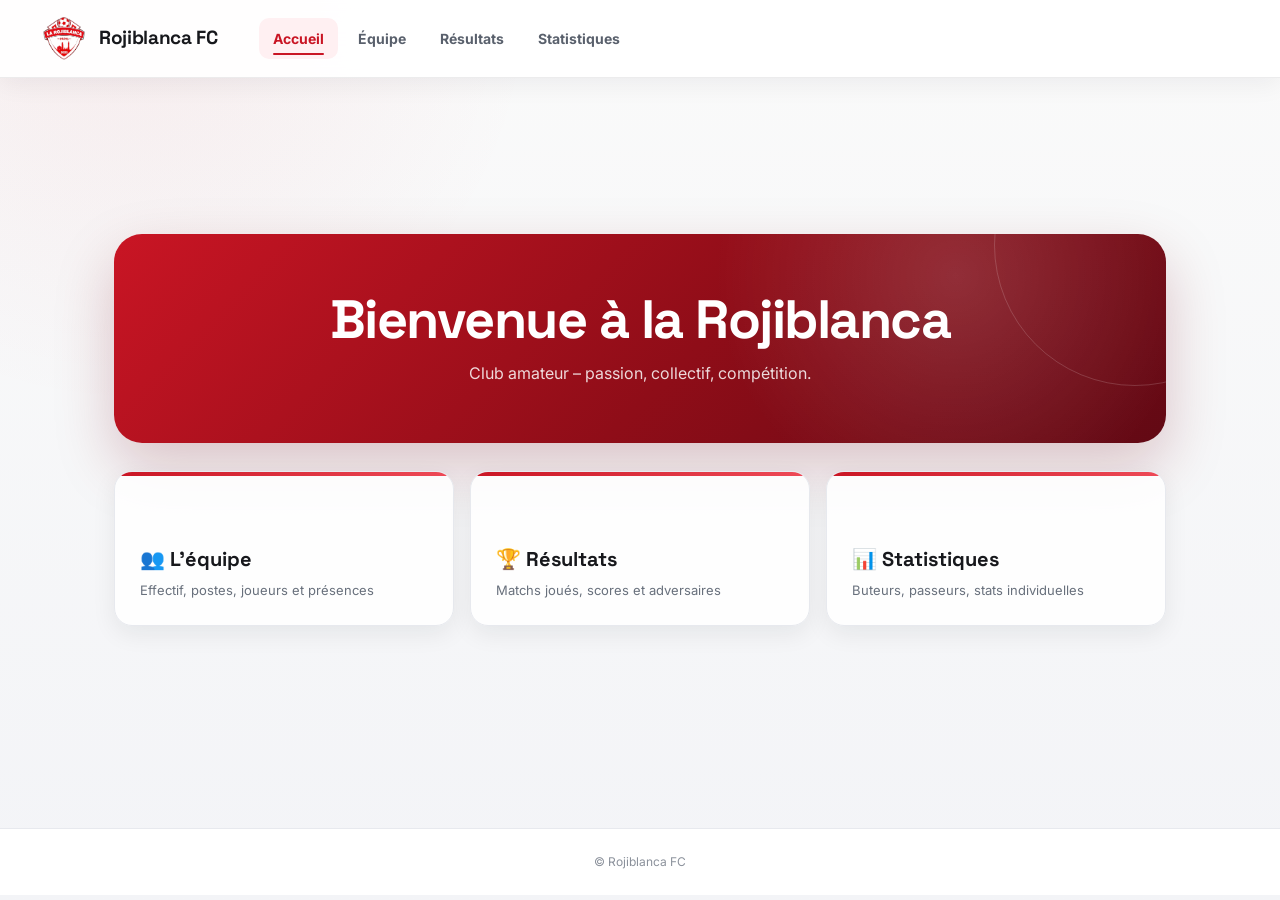
==== index.html @ ba748737 "Add files via upload" ====
<!DOCTYPE html>
<html lang="fr">

<head>
    <meta charset="UTF-8">
    <meta name="theme-color" content="#c91524">
        <meta name="viewport" content="width=device-width,initial-scale=1.0">
    <script> function toggleMenu() { document.querySelector(".nav-left").classList.toggle("open"); } </script>
    <title>Rojiblanca FC - Accueil</title>
    <meta property="og:title" content="La Rojiblanca">
    <meta property="og:description" content="Bienvenue sur le site de la Rojiblanca : ici, on cadre nos infos mieux que nos frappes">
    <meta property="og:image" content="images/logo.png">
    <meta property="og:url" content="https://www.rojiblanca.fr/">
    <meta property="og:type" content="website">
    <link rel="icon" href="images/favicon.png" type="image/png">
    <link rel="stylesheet" href="css/style.css">
    <link rel="stylesheet" href="css/mobile.css">
</head>

<body class="home-page">
    <header class="header">
        <div class="header-left">
            <a href="index.html" class="logo-link">
                <div class="logo">
                    <img src="images/logo.png" alt="Rojiblanca FC">
                    <span>Rojiblanca FC</span>
                </div>
            </a>
            <!-- HAMBURGER -->
            <div class="hamburger" onclick="toggleMenu()"> <span></span> <span></span> <span></span> </div>
            <!-- MENU DESKTOP / MOBILE -->
            <nav class="nav-left"> <a href="index.html" class="active">Accueil</a> <a href="team.html">Équipe</a> <a
                    href="results.html">Résultats</a> <a href="stats.html">Statistiques</a> </nav>
        </div>
    </header>
    <main class="main-content">
        <section class="hero">
            <h2>Bienvenue à la Rojiblanca</h2>
            <p>Club amateur – passion, collectif, compétition.</p>
        </section>
        <section class="cards"> <a href="team.html" class="card">
                <h3>👥 L’équipe</h3>
                <p>Effectif, postes, joueurs et présences</p>
            </a> <a href="results.html" class="card">
                <h3>🏆 Résultats</h3>
                <p>Matchs joués, scores et adversaires</p>
            </a> <a href="stats.html" class="card">
                <h3>📊 Statistiques</h3>
                <p>Buteurs, passeurs, stats individuelles</p>
            </a> </section>
    </main>
    <footer class="footer">
        <p>© Rojiblanca FC</p>
    </footer> <!-- petit script pour ouvrir/fermer le menu mobile -->
    <script> (function () { const btn = document.getElementById('hamburger-btn'); const nav = document.getElementById('main-nav'); // sécurité : si éléments manquent, on ne fait rien if (!btn || !nav) return; btn.addEventListener('click', () => { nav.classList.toggle('open-mobile'); // pour afficher le menu vertical btn.classList.toggle('open'); // animation du bouton }); // fermer le menu quand on clique sur un lien (pratique mobile) nav.querySelectorAll('a').forEach(a => { a.addEventListener('click', () => { if (nav.classList.contains('open-mobile')) { nav.classList.remove('open-mobile'); btn.classList.remove('open'); } }); }); })(); </script>
</body>

</html>
---- css/style.css ----
/* =========================================================
   ROJIBLANCA FC — REFONTE VISUELLE
   Contenu, données et logique JS conservés.
========================================================= */

@import url('https://fonts.googleapis.com/css2?family=Inter:wght@400;500;600;700;800&family=Space+Grotesk:wght@500;600;700&display=swap');

:root {
    --red: #c91524;
    --red-dark: #8f0d18;
    --red-deep: #620914;
    --ink: #17181c;
    --muted: #68707c;
    --surface: #ffffff;
    --surface-soft: #f5f6f8;
    --line: #e7e9ee;
    --success: #15945b;
    --warning: #d99513;
    --danger: #c72b3a;
    --shadow-sm: 0 8px 24px rgba(18, 22, 30, .07);
    --shadow-md: 0 18px 45px rgba(18, 22, 30, .10);
    --radius: 18px;
    --max: 1200px;
}

* {
    box-sizing: border-box;
    margin: 0;
    padding: 0;
}

html {
    scroll-behavior: smooth;
}

body {
    min-height: 100vh;
    overflow-x: hidden;
    color: var(--ink);
    background:
        radial-gradient(circle at 10% 0%, rgba(201,21,36,.06), transparent 28%),
        linear-gradient(180deg, #fafafa 0%, #f3f4f7 100%);
    font-family: "Inter", Arial, Helvetica, sans-serif;
    line-height: 1.5;
}

a {
    color: inherit;
}

button,
select,
input {
    font: inherit;
}

/* ---------- HEADER ---------- */

.header {
    position: sticky;
    top: 0;
    z-index: 1000;
    min-height: 78px;
    padding: 12px 28px;
    display: flex;
    align-items: center;
    background: rgba(255,255,255,.92);
    border-bottom: 1px solid rgba(20,24,32,.08);
    box-shadow: 0 6px 24px rgba(20,24,32,.06);
    backdrop-filter: blur(18px);
}

.header-left {
    width: min(100%, var(--max));
    margin: 0 auto;
    display: flex;
    align-items: center;
    gap: 42px;
}

.logo-link {
    text-decoration: none;
    flex: 0 0 auto;
}

.logo {
    display: flex;
    align-items: center;
    gap: 11px;
}

.logo img {
    width: 48px;
    height: 48px;
    object-fit: contain;
    display: block;
}

.logo span {
    font-family: "Space Grotesk", sans-serif;
    color: var(--ink);
    font-size: 19px;
    font-weight: 700;
    letter-spacing: -.35px;
    white-space: nowrap;
}

.nav-left {
    display: flex;
    align-items: center;
    gap: 6px;
}

.nav-left a {
    position: relative;
    padding: 10px 14px;
    border-radius: 10px;
    text-decoration: none;
    color: #59606c;
    font-size: 14px;
    font-weight: 700;
    transition: color .2s ease, background .2s ease, transform .2s ease;
}

.nav-left a:hover {
    color: var(--red);
    background: #fff2f3;
}

.nav-left a.active {
    color: var(--red);
    background: #fff0f2;
}

.nav-left a.active::after {
    content: "";
    position: absolute;
    left: 14px;
    right: 14px;
    bottom: 4px;
    height: 2px;
    border-radius: 99px;
    background: var(--red);
}

.hamburger {
    display: none;
    margin-left: auto;
    width: 38px;
    height: 38px;
    padding: 9px;
    border: 1px solid var(--line);
    border-radius: 11px;
    background: #fff;
    cursor: pointer;
    z-index: 1100;
}

.hamburger span {
    display: block;
    width: 100%;
    height: 2px;
    margin: 4px 0;
    border-radius: 2px;
    background: var(--ink);
    transition: transform .2s ease, opacity .2s ease;
}

.hamburger.open span:nth-child(1) { transform: translateY(6px) rotate(45deg); }
.hamburger.open span:nth-child(2) { opacity: 0; }
.hamburger.open span:nth-child(3) { transform: translateY(-6px) rotate(-45deg); }

/* ---------- LAYOUT ---------- */

.main-content {
    width: 100%;
    max-width: var(--max);
    min-height: calc(100vh - 150px);
    margin: 0 auto;
    padding: 56px 24px 88px;
    animation: pageIn .45s ease both;
}

@keyframes pageIn {
    from { opacity: 0; transform: translateY(10px); }
    to { opacity: 1; transform: translateY(0); }
}

.footer {
    width: 100%;
    padding: 24px;
    text-align: center;
    color: #8b919b;
    font-size: 12px;
    background: #fff;
    border-top: 1px solid var(--line);
}

/* ---------- HOME ---------- */

body.home-page .main-content {
    max-width: 1100px;
    display: flex;
    flex-direction: column;
    justify-content: center;
    min-height: calc(100vh - 150px);
    padding-top: 42px;
}

.hero {
    position: relative;
    overflow: hidden;
    margin-bottom: 28px;
    padding: 58px 34px;
    border-radius: 28px;
    text-align: center;
    color: #fff;
    background:
        radial-gradient(circle at 80% 20%, rgba(255,255,255,.14), transparent 28%),
        linear-gradient(135deg, var(--red) 0%, var(--red-dark) 55%, var(--red-deep) 100%);
    box-shadow: 0 24px 60px rgba(118, 9, 21, .22);
}

.hero::before {
    content: "";
    position: absolute;
    width: 280px;
    height: 280px;
    right: -110px;
    top: -130px;
    border: 1px solid rgba(255,255,255,.16);
    border-radius: 50%;
}

.hero h2 {
    position: relative;
    font-family: "Space Grotesk", sans-serif;
    font-size: clamp(32px, 5vw, 54px);
    line-height: 1.05;
    letter-spacing: -1.5px;
    margin-bottom: 13px;
}

.hero p {
    position: relative;
    font-size: 16px;
    color: rgba(255,255,255,.84);
}

.cards {
    display: grid;
    grid-template-columns: repeat(3, 1fr);
    gap: 16px;
}

.card {
    position: relative;
    min-height: 155px;
    padding: 25px;
    display: flex;
    flex-direction: column;
    justify-content: flex-end;
    border: 1px solid var(--line);
    border-radius: var(--radius);
    color: var(--ink) !important;
    text-decoration: none;
    background: rgba(255,255,255,.88);
    box-shadow: var(--shadow-sm);
    overflow: hidden;
    transition: transform .22s ease, box-shadow .22s ease, border-color .22s ease;
}

.card::before {
    content: "";
    position: absolute;
    left: 0;
    top: 0;
    width: 100%;
    height: 4px;
    background: linear-gradient(90deg, var(--red), #ee4a57);
}

.card:hover {
    transform: translateY(-5px);
    border-color: #f0c5ca;
    box-shadow: var(--shadow-md);
}

.card h3 {
    margin-bottom: 7px;
    color: var(--ink);
    font-family: "Space Grotesk", sans-serif;
    font-size: 20px;
    font-weight: 700;
}

.card p {
    color: var(--muted);
    font-size: 13px;
}

/* ---------- TITRES ---------- */

.results-title,
.team-section h3,
.category-title {
    font-family: "Space Grotesk", sans-serif;
}

.results-title {
    margin: 0 0 34px;
    color: var(--ink);
    font-size: clamp(30px, 4vw, 42px);
    line-height: 1.05;
    letter-spacing: -1.2px;
}

.results-title::after {
    content: "";
    display: block;
    width: 46px;
    height: 4px;
    margin-top: 12px;
    border-radius: 99px;
    background: var(--red);
}

/* ---------- TEAM ---------- */

body.team-page .main-content {
    padding-top: 42px;
}

.team-section {
    margin: 0 0 46px;
}

.team-section h3 {
    margin: 0 0 18px;
    color: var(--ink);
    font-size: 22px;
    letter-spacing: -.4px;
    text-transform: none;
    text-align: left;
}

.team-section h3::after {
    content: "";
    display: block;
    width: 34px;
    height: 3px;
    margin-top: 8px;
    border-radius: 99px;
    background: var(--red);
}

.players-grid {
    display: grid;
    grid-template-columns: repeat(auto-fill, minmax(180px, 1fr));
    gap: 12px;
}

.player-card {
    position: relative;
    min-height: 105px;
    padding: 18px;
    display: flex;
    align-items: center;
    justify-content: space-between;
    gap: 12px;
    border: 1px solid var(--line);
    border-radius: 15px;
    background: #fff;
    box-shadow: var(--shadow-sm);
    cursor: pointer;
    transition: transform .2s ease, border-color .2s ease, box-shadow .2s ease;
}

.player-card::after {
    content: "→";
    position: absolute;
    right: 14px;
    top: 11px;
    color: #b8bdc6;
    font-size: 14px;
    transition: color .2s ease, transform .2s ease;
}

.player-card:hover {
    transform: translateY(-3px);
    border-color: #edc2c7;
    box-shadow: var(--shadow-md);
}

.player-card:hover::after {
    color: var(--red);
    transform: translateX(2px);
}

.player-card h4 {
    max-width: calc(100% - 28px);
    color: var(--ink);
    font-size: 14px;
    line-height: 1.25;
}

.player-card p {
    flex: 0 0 auto;
    width: 34px;
    height: 34px;
    display: grid;
    place-items: center;
    border-radius: 50%;
    color: #fff;
    background: var(--red);
    font-family: "Space Grotesk", sans-serif;
    font-size: 13px;
    font-weight: 700;
}

/* ---------- RESULTS ---------- */

.results-container {
    max-width: 1120px;
}

.ranking-section {
    margin: 0 0 38px;
    padding: 22px;
    border: 1px solid #f0d5d8;
    border-radius: var(--radius);
    background: linear-gradient(135deg, #fff, #fff7f7);
    box-shadow: var(--shadow-sm);
}

.ranking-section .category-title {
    margin-bottom: 14px;
    color: var(--ink);
}

.ranking-button-container {
    display: flex;
    flex-wrap: wrap;
    gap: 10px;
}

.ranking-button {
    display: inline-flex;
    align-items: center;
    justify-content: center;
    min-width: 190px;
    padding: 11px 18px;
    border-radius: 11px;
    color: #fff !important;
    background: var(--ink);
    text-decoration: none;
    font-size: 13px;
    font-weight: 700;
    transition: transform .2s ease, background .2s ease;
}

.ranking-button:hover {
    transform: translateY(-2px);
    background: var(--red);
}

.results-row {
    margin-bottom: 38px;
}

.results-row > .category-title {
    margin: 0 0 14px;
    color: var(--ink);
    font-size: 18px;
}

.results-pair {
    display: grid;
    grid-template-columns: repeat(2, minmax(0, 1fr));
    gap: 14px;
}

.results-list {
    display: flex;
    flex-direction: column;
    gap: 8px;
    min-width: 0;
}

.match-card {
    min-height: 58px;
    padding: 11px 14px;
    display: flex;
    align-items: center;
    justify-content: space-between;
    gap: 12px;
    border: 1px solid var(--line);
    border-left: 4px solid #c9cdd4;
    border-radius: 12px;
    background: #fff;
    box-shadow: 0 5px 16px rgba(20,24,32,.05);
    transition: transform .18s ease, box-shadow .18s ease;
}

.match-card:hover {
    transform: translateX(2px);
    box-shadow: var(--shadow-sm);
}

.match-card.win { border-left-color: var(--success); }
.match-card.draw { border-left-color: var(--warning); }
.match-card.loss { border-left-color: var(--danger); }

.match-teams {
    min-width: 0;
    color: #454b55;
    font-size: 13px;
    font-weight: 600;
}

.match-score {
    flex: 0 0 auto;
    min-width: 58px;
    padding: 6px 8px;
    border-radius: 8px;
    color: var(--ink);
    background: var(--surface-soft);
    text-align: center;
    font-family: "Space Grotesk", sans-serif;
    font-size: 14px;
    font-weight: 700;
}

.empty-card {
    visibility: hidden;
    box-shadow: none;
}

/* ---------- STATS ---------- */

body.stats-page .main-content {
    max-width: 1240px;
    padding-top: 42px;
}

body.stats-page .main-content > section {
    width: 100% !important;
    max-width: 1200px !important;
    margin-left: auto !important;
    margin-right: auto !important;
}

.stats-filters {
    width: 100%;
    display: grid !important;
    grid-template-columns: repeat(2, minmax(180px, 280px));
    gap: 14px !important;
    margin: 0 0 24px !important;
    padding: 0 !important;
}

.filter-group {
    display: flex;
    flex-direction: column;
    gap: 7px;
}

.filter-group label {
    color: #535a65 !important;
    font-size: 12px !important;
    font-weight: 800 !important;
    text-transform: uppercase;
    letter-spacing: .06em;
}

.filter-group select {
    width: 100% !important;
    min-height: 45px;
    padding: 0 40px 0 13px !important;
    border: 1px solid var(--line) !important;
    border-radius: 11px !important;
    outline: none !important;
    color: var(--ink) !important;
    background-color: #fff !important;
    background-image: url("data:image/svg+xml,%3Csvg xmlns='http://www.w3.org/2000/svg' width='12' height='12' viewBox='0 0 24 24' fill='none' stroke='%2368707c' stroke-width='2.5' stroke-linecap='round' stroke-linejoin='round'%3E%3Cpolyline points='6 9 12 15 18 9'/%3E%3C/svg%3E") !important;
    background-repeat: no-repeat !important;
    background-position: right 13px center !important;
    appearance: none !important;
    -webkit-appearance: none !important;
    box-shadow: 0 3px 12px rgba(20,24,32,.04);
    cursor: pointer;
    transition: border-color .2s ease, box-shadow .2s ease;
}

.filter-group select:hover,
.filter-group select:focus {
    border-color: #d89aa1 !important;
    box-shadow: 0 0 0 3px rgba(201,21,36,.08) !important;
}

.stats-summary {
    display: grid !important;
    grid-template-columns: repeat(7, minmax(0, 1fr)) !important;
    gap: 10px !important;
    margin: 0 auto 28px !important;
    padding: 0 !important;
}

.stat-card {
    min-height: 112px;
    padding: 18px 14px;
    display: flex;
    flex-direction: column;
    justify-content: center;
    border: 1px solid var(--line);
    border-radius: 15px;
    background: #fff;
    box-shadow: var(--shadow-sm);
}

.stat-card .kpi {
    color: var(--ink) !important;
    font-family: "Space Grotesk", sans-serif;
    font-size: clamp(23px, 2.5vw, 31px);
    font-weight: 700;
    line-height: 1;
}

.stat-card .label {
    margin-top: 7px;
    color: var(--muted) !important;
    font-size: 11px;
    font-weight: 700;
}

.charts-podium-container {
    display: grid !important;
    grid-template-columns: minmax(0, 1.05fr) minmax(300px, .95fr) !important;
    gap: 18px !important;
    margin: 0 auto 26px !important;
    padding: 0 !important;
}

.charts-panel,
.podium-panel {
    width: 100% !important;
    max-width: none !important;
    margin: 0 !important;
    padding: 20px !important;
    border: 1px solid var(--line);
    border-radius: var(--radius);
    background: #fff;
    box-shadow: var(--shadow-sm);
}

.charts-panel h3,
.podium-panel h3,
.player-details-container h3 {
    margin-bottom: 16px;
    color: var(--ink);
    font-family: "Space Grotesk", sans-serif;
    font-size: 17px;
}

.charts-panel > div {
    gap: 18px !important;
}

canvas {
    max-width: 100%;
}

#podium {
    display: flex;
    flex-direction: column;
    gap: 8px;
}

.podium-item {
    min-height: 58px;
    padding: 9px 11px;
    display: grid;
    grid-template-columns: 38px 1fr auto;
    align-items: center;
    gap: 10px;
    border: 1px solid var(--line);
    border-radius: 11px;
    background: var(--surface-soft);
}

.place {
    width: 32px;
    height: 32px;
    display: grid;
    place-items: center;
    border-radius: 50%;
    color: #fff;
    background: var(--ink);
    font-size: 12px;
    font-weight: 800;
}

.podium-1 { background: var(--red); }
.podium-2 { background: #6e7580; }
.podium-3 { background: #a77655; }

.podium-item .meta {
    color: var(--ink);
    font-size: 13px;
    font-weight: 700;
}

.podium-item .score {
    color: var(--red);
    font-family: "Space Grotesk", sans-serif;
    font-size: 20px;
    font-weight: 700;
}

.player-stats-grid {
    display: grid !important;
    grid-template-columns: repeat(2, minmax(0, 1fr));
    gap: 10px !important;
}

.player-stat-card {
    min-height: 74px;
    padding: 13px 14px;
    display: flex;
    align-items: center;
    gap: 12px;
    border: 1px solid var(--line);
    border-radius: 12px;
    background: #fff;
    box-shadow: 0 5px 16px rgba(20,24,32,.04);
    cursor: pointer;
    transition: transform .18s ease, border-color .18s ease;
}

.player-stat-card:hover {
    transform: translateY(-2px);
    border-color: #e3aeb4;
}

.player-avatar {
    width: 38px;
    height: 38px;
    flex: 0 0 38px;
    display: grid;
    place-items: center;
    border-radius: 50%;
    color: #fff;
    background: var(--red);
    font-size: 11px;
    font-weight: 800;
}

.meta-small {
    color: var(--ink);
    font-size: 13px;
    font-weight: 800;
}

.meta-small span {
    color: #8b919b;
    font-weight: 600;
}

.meta-sub {
    margin-top: 2px;
    color: var(--muted);
    font-size: 11px;
}

.player-details-container {
    gap: 18px !important;
}

.ranking-button {
    border: 0;
}

.ranking-button-container + * {
    box-sizing: border-box;
}

/* ---------- PLAYER PAGE ---------- */

body.player-page .charts-podium-container {
    grid-template-columns: minmax(280px, .7fr) minmax(0, 1.3fr) !important;
}

body.player-page .charts-panel {
    max-width: none !important;
}

body.player-page .podium-panel {
    margin: 0 !important;
}

body.player-page .player-details-container .player-stats-grid {
    grid-template-columns: 1fr !important;
}

body.player-page .player-details-container .player-stat-card {
    cursor: default;
}

body.player-page #ranks > div {
    min-height: 48px;
    padding: 10px 12px;
    align-items: center;
    border-bottom: 1px solid var(--line);
    color: #555d68;
    font-size: 13px;
}

body.player-page #ranks > div:last-child {
    border-bottom: 0;
}

/* ---------- ACCESSIBILITY / REDUCED MOTION ---------- */

@media (prefers-reduced-motion: reduce) {
    *,
    *::before,
    *::after {
        scroll-behavior: auto !important;
        animation-duration: .01ms !important;
        transition-duration: .01ms !important;
    }
}
---- css/mobile.css ----
/* =========================================================
   ROJIBLANCA FC — MOBILE
========================================================= */
@media (max-width: 768px) {
    .header {
        min-height: 64px;
        padding: 9px 14px;
    }

    .header-left {
        width: 100%;
        gap: 12px;
    }

    .logo img {
        width: 40px;
        height: 40px;
    }

    .logo span {
        font-size: 16px;
    }

    .hamburger {
        display: block !important;
    }

    .nav-left {
        display: none !important;
        position: absolute;
        top: 64px;
        left: 12px;
        right: 12px;
        width: auto;
        padding: 8px;
        flex-direction: column;
        align-items: stretch;
        gap: 3px;
        border: 1px solid var(--line);
        border-radius: 14px;
        background: rgba(255,255,255,.98);
        box-shadow: 0 18px 45px rgba(20,24,32,.14);
        backdrop-filter: blur(18px);
    }

    .nav-left.open,
    .nav-left.open-mobile {
        display: flex !important;
    }

    .nav-left a {
        padding: 12px 14px;
        text-align: left;
    }

    .nav-left a.active::after {
        left: 14px;
        right: auto;
        width: 24px;
        bottom: 7px;
    }

    .main-content {
        min-height: calc(100vh - 115px);
        padding: 34px 15px 60px;
    }

    .footer {
        padding: 20px 15px;
    }

    body.home-page .main-content {
        min-height: calc(100vh - 115px);
        padding: 24px 15px 44px;
    }

    .hero {
        margin-bottom: 14px;
        padding: 38px 20px;
        border-radius: 21px;
    }

    .hero h2 {
        font-size: 32px;
        letter-spacing: -1px;
    }

    .hero p {
        font-size: 14px;
    }

    .cards {
        grid-template-columns: 1fr;
        gap: 10px;
    }

    .card {
        min-height: 112px;
        padding: 19px;
    }

    .card h3 {
        font-size: 18px;
    }

    .card p {
        font-size: 12px;
    }

    .results-title {
        margin-bottom: 26px;
        font-size: 30px;
    }

    .team-section {
        margin-bottom: 34px;
    }

    .team-section h3 {
        margin-bottom: 13px;
        font-size: 19px;
    }

    .players-grid {
        grid-template-columns: repeat(2, minmax(0, 1fr));
        gap: 8px;
    }

    .player-card {
        min-height: 78px;
        padding: 11px;
        border-radius: 12px;
    }

    .player-card h4 {
        font-size: 12px;
    }

    .player-card p {
        width: 30px;
        height: 30px;
        font-size: 12px;
    }

    .results-container {
        padding-top: 30px;
    }

    .ranking-section {
        margin-bottom: 28px;
        padding: 16px;
    }

    .ranking-button-container {
        display: grid;
        grid-template-columns: 1fr;
    }

    .ranking-button {
        width: 100% !important;
        min-width: 0;
    }

    .results-row {
        margin-bottom: 30px;
    }

    .results-pair {
        grid-template-columns: 1fr !important;
        gap: 8px;
    }

    .results-list {
        width: 100% !important;
        max-width: 100% !important;
    }

    .match-card {
        min-height: 52px;
        padding: 9px 10px;
    }

    .match-teams {
        font-size: 11px;
    }

    .match-score {
        min-width: 52px;
        font-size: 13px;
    }

    body.stats-page .main-content {
        padding-top: 30px;
    }

    .stats-filters {
        grid-template-columns: 1fr !important;
        gap: 9px !important;
        margin-bottom: 18px !important;
    }

    .stats-summary {
        grid-template-columns: repeat(2, minmax(0, 1fr)) !important;
        gap: 8px !important;
        margin-bottom: 18px !important;
    }

    .stat-card {
        min-height: 88px;
        padding: 14px 12px;
    }

    .stat-card .kpi {
        font-size: 24px;
    }

    .charts-podium-container,
    body.player-page .charts-podium-container {
        grid-template-columns: 1fr !important;
        gap: 12px !important;
    }

    .charts-panel,
    .podium-panel {
        padding: 15px !important;
        border-radius: 15px;
    }

    .charts-panel > div {
        flex-direction: column !important;
    }

    .player-stats-grid,
    body.player-page .player-details-container .player-stats-grid {
        grid-template-columns: 1fr !important;
    }

    body.player-page .charts-podium-container {
        margin-bottom: 16px !important;
    }

    .player-stat-card {
        min-height: 68px;
        padding: 11px;
    }

    body.player-page #ranks > div {
        font-size: 12px;
    }
}

@media (max-width: 380px) {
    .logo span {
        display: none;
    }

    .players-grid {
        grid-template-columns: 1fr;
    }

    .stats-summary {
        grid-template-columns: 1fr !important;
    }
}
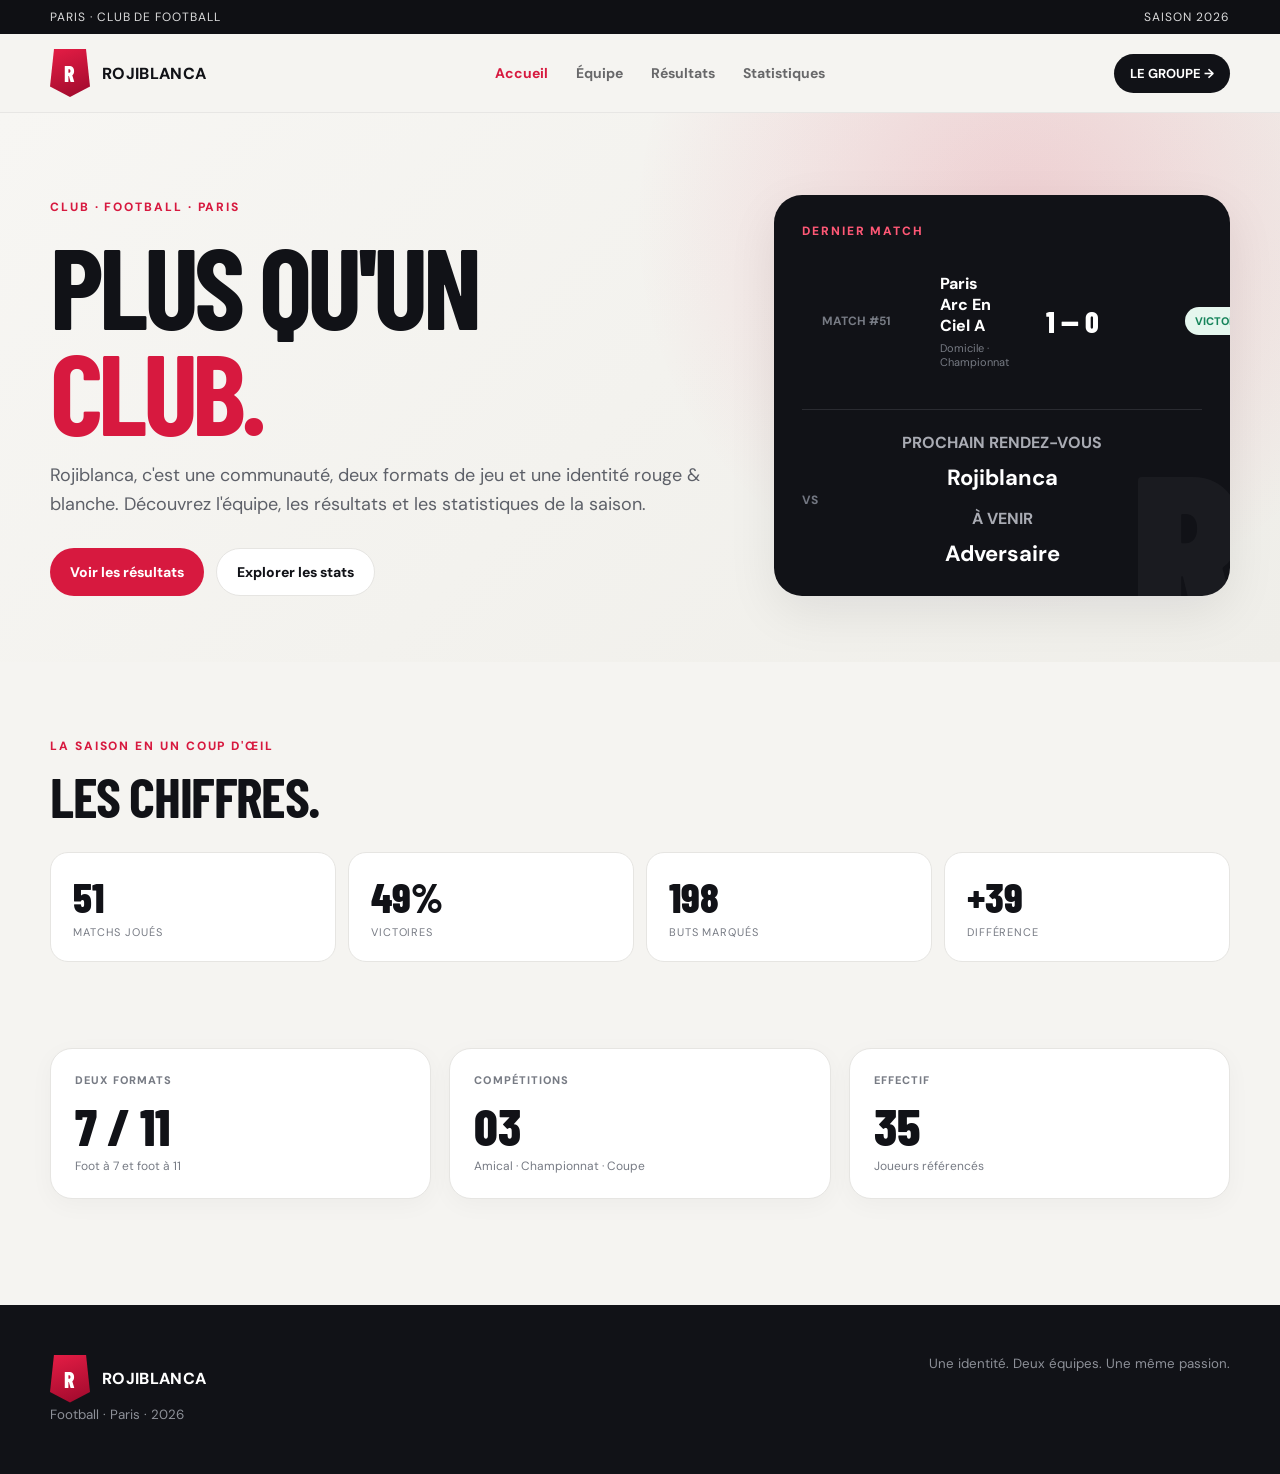
==== commit a837dd02: "Add files via upload" ====
--- a/index.html
+++ b/index.html
@@ -1,58 +1,7 @@
-<!DOCTYPE html>
-<html lang="fr">
-
-<head>
-    <meta charset="UTF-8">
-    <meta name="theme-color" content="#c91524">
-        <meta name="viewport" content="width=device-width,initial-scale=1.0">
-    <script> function toggleMenu() { document.querySelector(".nav-left").classList.toggle("open"); } </script>
-    <title>Rojiblanca FC - Accueil</title>
-    <meta property="og:title" content="La Rojiblanca">
-    <meta property="og:description" content="Bienvenue sur le site de la Rojiblanca : ici, on cadre nos infos mieux que nos frappes">
-    <meta property="og:image" content="images/logo.png">
-    <meta property="og:url" content="https://www.rojiblanca.fr/">
-    <meta property="og:type" content="website">
-    <link rel="icon" href="images/favicon.png" type="image/png">
-    <link rel="stylesheet" href="css/style.css">
-    <link rel="stylesheet" href="css/mobile.css">
-</head>
-
-<body class="home-page">
-    <header class="header">
-        <div class="header-left">
-            <a href="index.html" class="logo-link">
-                <div class="logo">
-                    <img src="images/logo.png" alt="Rojiblanca FC">
-                    <span>Rojiblanca FC</span>
-                </div>
-            </a>
-            <!-- HAMBURGER -->
-            <div class="hamburger" onclick="toggleMenu()"> <span></span> <span></span> <span></span> </div>
-            <!-- MENU DESKTOP / MOBILE -->
-            <nav class="nav-left"> <a href="index.html" class="active">Accueil</a> <a href="team.html">Équipe</a> <a
-                    href="results.html">Résultats</a> <a href="stats.html">Statistiques</a> </nav>
-        </div>
-    </header>
-    <main class="main-content">
-        <section class="hero">
-            <h2>Bienvenue à la Rojiblanca</h2>
-            <p>Club amateur – passion, collectif, compétition.</p>
-        </section>
-        <section class="cards"> <a href="team.html" class="card">
-                <h3>👥 L’équipe</h3>
-                <p>Effectif, postes, joueurs et présences</p>
-            </a> <a href="results.html" class="card">
-                <h3>🏆 Résultats</h3>
-                <p>Matchs joués, scores et adversaires</p>
-            </a> <a href="stats.html" class="card">
-                <h3>📊 Statistiques</h3>
-                <p>Buteurs, passeurs, stats individuelles</p>
-            </a> </section>
-    </main>
-    <footer class="footer">
-        <p>© Rojiblanca FC</p>
-    </footer> <!-- petit script pour ouvrir/fermer le menu mobile -->
-    <script> (function () { const btn = document.getElementById('hamburger-btn'); const nav = document.getElementById('main-nav'); // sécurité : si éléments manquent, on ne fait rien if (!btn || !nav) return; btn.addEventListener('click', () => { nav.classList.toggle('open-mobile'); // pour afficher le menu vertical btn.classList.toggle('open'); // animation du bouton }); // fermer le menu quand on clique sur un lien (pratique mobile) nav.querySelectorAll('a').forEach(a => { a.addEventListener('click', () => { if (nav.classList.contains('open-mobile')) { nav.classList.remove('open-mobile'); btn.classList.remove('open'); } }); }); })(); </script>
-</body>
-
-</html>
+<!doctype html><html lang="fr"><head><meta charset="utf-8"><meta name="viewport" content="width=device-width,initial-scale=1"><title>Rojiblanca — Club de football</title><link rel="stylesheet" href="styles.css"></head><body data-page="home">
+<div class="topbar"><div class="container"><span>Paris · Club de football</span><span>Saison 2026</span></div></div>
+<nav><div class="container navin"><a class="brand" href="index.html"><span class="crest">R</span><span>ROJIBLANCA</span></a><div class="navlinks"><a data-page="home" href="index.html">Accueil</a><a data-page="equipe" href="equipe.html">Équipe</a><a data-page="resultats" href="resultats.html">Résultats</a><a data-page="stats" href="statistiques.html">Statistiques</a></div><a class="navcta" href="equipe.html">LE GROUPE →</a></div></nav>
+<header class="hero"><div class="container hero-grid"><div><div class="eyebrow">Club · Football · Paris</div><h1>Plus qu'un<br><span style="color:var(--red)">club.</span></h1><p class="lead">Rojiblanca, c'est une communauté, deux formats de jeu et une identité rouge & blanche. Découvrez l'équipe, les résultats et les statistiques de la saison.</p><div class="btns"><a class="btn red" href="resultats.html">Voir les résultats</a><a class="btn light" href="statistiques.html">Explorer les stats</a></div></div><div class="hero-card"><div class="eyebrow" style="color:#ff5876">Dernier match</div><div id="home-last"></div><div style="height:1px;background:#2a2b31;margin:22px 0"></div><div id="home-next"></div></div></div></header>
+<section><div class="container"><div class="section-head"><div><div class="eyebrow">La saison en un coup d'œil</div><h2>Les chiffres.</h2></div></div><div class="kpis" id="home-kpis"></div></div></section>
+<section style="padding-top:10px"><div class="container grid3"><div class="card stat-card"><div class="stat-label">Deux formats</div><div class="stat-num">7 / 11</div><div class="stat-sub">Foot à 7 et foot à 11</div></div><div class="card stat-card"><div class="stat-label">Compétitions</div><div class="stat-num">03</div><div class="stat-sub">Amical · Championnat · Coupe</div></div><div class="card stat-card"><div class="stat-label">Effectif</div><div class="stat-num">35</div><div class="stat-sub">Joueurs référencés</div></div></div></section>
+<footer class="footer"><div class="container footerin"><div><div class="brand"><span class="crest">R</span><span>ROJIBLANCA</span></div><small>Football · Paris · 2026</small></div><small>Une identité. Deux équipes. Une même passion.</small></div></footer><script src="app.js"></script></body></html>
--- a/styles.css
+++ b/styles.css
@@ -0,0 +1,42 @@
+
+@import url('https://fonts.googleapis.com/css2?family=Barlow+Condensed:wght@500;600;700;800;900&family=DM+Sans:wght@400;500;600;700&display=swap');
+:root{
+  --ink:#111217; --muted:#777b84; --paper:#f5f4f1; --card:#fff; --red:#d7193f; --red2:#ff3b63;
+  --line:#e6e5e2; --green:#16845b; --yellow:#c78b00; --blue:#315ad9;
+  --shadow:0 16px 50px rgba(17,18,23,.08); --radius:22px;
+}
+*{box-sizing:border-box} html{scroll-behavior:smooth}
+body{margin:0;background:var(--paper);color:var(--ink);font-family:"DM Sans",system-ui,sans-serif}
+a{text-decoration:none;color:inherit}.container{width:min(1180px,calc(100% - 40px));margin:auto}
+.topbar{background:#0f1014;color:#fff;font-size:12px;letter-spacing:.08em;text-transform:uppercase}
+.topbar .container{display:flex;justify-content:space-between;padding:9px 0;opacity:.85}
+nav{position:sticky;top:0;z-index:20;background:rgba(245,244,241,.88);backdrop-filter:blur(18px);border-bottom:1px solid rgba(17,18,23,.06)}
+.navin{height:78px;display:flex;align-items:center;justify-content:space-between}
+.brand{display:flex;align-items:center;gap:12px;font-weight:800;letter-spacing:.02em}
+.crest{width:40px;height:48px;background:linear-gradient(160deg,#e51d45,#9d092c);clip-path:polygon(10% 0,90% 0,100% 78%,50% 100%,0 78%);display:grid;place-items:center;color:white;font-family:"Barlow Condensed";font-size:22px}
+.navlinks{display:flex;gap:28px;font-size:14px;font-weight:700}
+.navlinks a{opacity:.62}.navlinks a:hover,.navlinks a.active{opacity:1;color:var(--red)}
+.navcta{background:var(--ink);color:#fff;padding:11px 16px;border-radius:999px;font-size:13px;font-weight:700}
+.hero{padding:82px 0 66px;background:radial-gradient(circle at 80% 20%,rgba(215,25,63,.16),transparent 35%),linear-gradient(135deg,#f7f6f3,#efeee9)}
+.hero-grid{display:grid;grid-template-columns:1.2fr .8fr;gap:40px;align-items:end}
+.eyebrow{font-size:12px;text-transform:uppercase;letter-spacing:.16em;font-weight:800;color:var(--red);margin-bottom:16px}
+h1,h2,h3{font-family:"Barlow Condensed",sans-serif;margin:0;line-height:.92;text-transform:uppercase}
+h1{font-size:clamp(68px,9vw,128px);letter-spacing:-.04em;max-width:800px}
+h2{font-size:56px;letter-spacing:-.025em}.lead{font-size:18px;line-height:1.65;color:#5d6068;max-width:650px}
+.hero-card{background:#111217;color:#fff;border-radius:28px;padding:28px;box-shadow:var(--shadow);position:relative;overflow:hidden}
+.hero-card:after{content:"R";position:absolute;right:-15px;bottom:-65px;font:900 230px/1 "Barlow Condensed";color:rgba(255,255,255,.04)}
+.hero-score{display:flex;align-items:center;justify-content:space-between;margin:22px 0 18px}.hero-team{text-align:center;font-weight:700}.hero-score strong{font:800 52px/1 "Barlow Condensed"}.versus{color:#737782;font-size:12px;font-weight:800}
+.btns{display:flex;gap:12px;flex-wrap:wrap;margin-top:28px}.btn{display:inline-flex;align-items:center;justify-content:center;border-radius:999px;padding:14px 20px;font-weight:800;font-size:14px}.btn.red{background:var(--red);color:#fff}.btn.dark{background:var(--ink);color:#fff}.btn.light{background:#fff;border:1px solid var(--line)}
+section{padding:76px 0}.section-head{display:flex;align-items:end;justify-content:space-between;gap:20px;margin-bottom:30px}.section-head p{max-width:500px;color:var(--muted);line-height:1.6}
+.grid3{display:grid;grid-template-columns:repeat(3,1fr);gap:18px}.grid4{display:grid;grid-template-columns:repeat(4,1fr);gap:18px}
+.card{background:var(--card);border:1px solid var(--line);border-radius:var(--radius);box-shadow:0 6px 24px rgba(17,18,23,.035)}
+.stat-card{padding:24px}.stat-label{font-size:11px;text-transform:uppercase;letter-spacing:.1em;color:var(--muted);font-weight:800}.stat-num{font:800 52px/1 "Barlow Condensed";margin-top:12px}.stat-sub{font-size:12px;color:var(--muted);margin-top:7px}
+.kpis{display:grid;grid-template-columns:repeat(4,1fr);gap:12px}.kpi{padding:22px;background:#fff;border:1px solid var(--line);border-radius:18px}.kpi b{font:800 42px/1 "Barlow Condensed"}.kpi span{display:block;color:var(--muted);font-size:11px;text-transform:uppercase;letter-spacing:.08em;margin-top:7px}
+.filters{display:flex;gap:10px;flex-wrap:wrap;margin:0 0 28px}.filter{border:1px solid var(--line);background:#fff;padding:11px 15px;border-radius:999px;font-weight:700;font-size:13px;cursor:pointer}.filter.active{background:var(--ink);color:#fff;border-color:var(--ink)}
+.match{padding:18px 20px;display:grid;grid-template-columns:100px 1fr 90px 120px;gap:18px;align-items:center;border-bottom:1px solid var(--line)}.match:last-child{border-bottom:0}.date{font-size:12px;color:var(--muted);font-weight:700}.opponent{font-weight:800}.competition{font-size:11px;color:var(--muted);margin-top:5px}.score{font:800 30px/1 "Barlow Condensed";text-align:center}.badge{justify-self:end;padding:7px 10px;border-radius:999px;font-size:11px;font-weight:800}.win{background:#e5f6ee;color:var(--green)}.draw{background:#fff4d7;color:var(--yellow)}.loss{background:#ffe7ec;color:#c31942}
+.table{overflow:hidden}.table-head,.table-row{display:grid;grid-template-columns:2fr 80px 100px 100px 110px;gap:12px;align-items:center;padding:15px 18px}.table-head{font-size:10px;text-transform:uppercase;letter-spacing:.1em;color:var(--muted);font-weight:800;background:#faf9f6}.table-row{border-top:1px solid var(--line);font-size:13px}.player-cell{display:flex;align-items:center;gap:12px;font-weight:800}.avatar{width:38px;height:38px;border-radius:12px;background:linear-gradient(145deg,#1b1c22,#343640);color:#fff;display:grid;place-items:center;font-family:"Barlow Condensed";font-weight:800}.rank{font:800 20px "Barlow Condensed"}.player-card{padding:18px;display:flex;gap:14px;align-items:center;transition:.2s}.player-card:hover{transform:translateY(-3px);box-shadow:var(--shadow)}.player-no{margin-left:auto;font:800 42px "Barlow Condensed";color:#ddd}.position{font-size:10px;color:var(--red);text-transform:uppercase;letter-spacing:.12em;font-weight:800}
+.player-hero{padding:62px 0;background:#111217;color:#fff;position:relative;overflow:hidden}.player-hero:after{content:"";position:absolute;width:500px;height:500px;right:-140px;top:-160px;background:radial-gradient(circle,rgba(215,25,63,.45),transparent 65%)}.player-profile{display:flex;align-items:end;gap:24px;position:relative;z-index:1}.big-avatar{width:128px;height:150px;border-radius:28px;background:linear-gradient(145deg,#292a31,#0e0f13);display:grid;place-items:center;font:900 74px "Barlow Condensed";border:1px solid rgba(255,255,255,.1)}.player-name{font-size:76px}.muted-white{color:#a9abb3}
+.podium{display:grid;grid-template-columns:1fr 1.12fr 1fr;align-items:end;gap:12px}.podium-card{padding:22px;text-align:center;background:#fff;border:1px solid var(--line);border-radius:22px}.podium-card:nth-child(2){padding-top:34px}.podium-card .big{font:900 62px "Barlow Condensed"}.podium-card .medal{font-size:11px;text-transform:uppercase;letter-spacing:.12em;color:var(--red);font-weight:800}
+.footer{background:#111217;color:#fff;padding:50px 0;margin-top:30px}.footerin{display:flex;justify-content:space-between;gap:20px}.footer small{color:#8d9098}
+@media(max-width:900px){.hero-grid{grid-template-columns:1fr}.grid4,.kpis{grid-template-columns:repeat(2,1fr)}.navlinks{display:none}.match{grid-template-columns:70px 1fr 70px}.match .badge{display:none}.podium{grid-template-columns:1fr}.podium-card:nth-child(2){order:-1}.player-name{font-size:54px}}
+@media(max-width:600px){.container{width:min(100% - 24px,1180px)}section{padding:52px 0}.grid3,.grid4,.kpis{grid-template-columns:1fr 1fr}h2{font-size:44px}.hero{padding:58px 0}.hero-card{padding:20px}.table-head{display:none}.table-row{grid-template-columns:1fr 70px}.table-row>*:nth-child(n+3){display:none}.player-profile{align-items:start;flex-direction:column}.big-avatar{width:100px;height:110px}.player-name{font-size:48px}.footerin{flex-direction:column}}
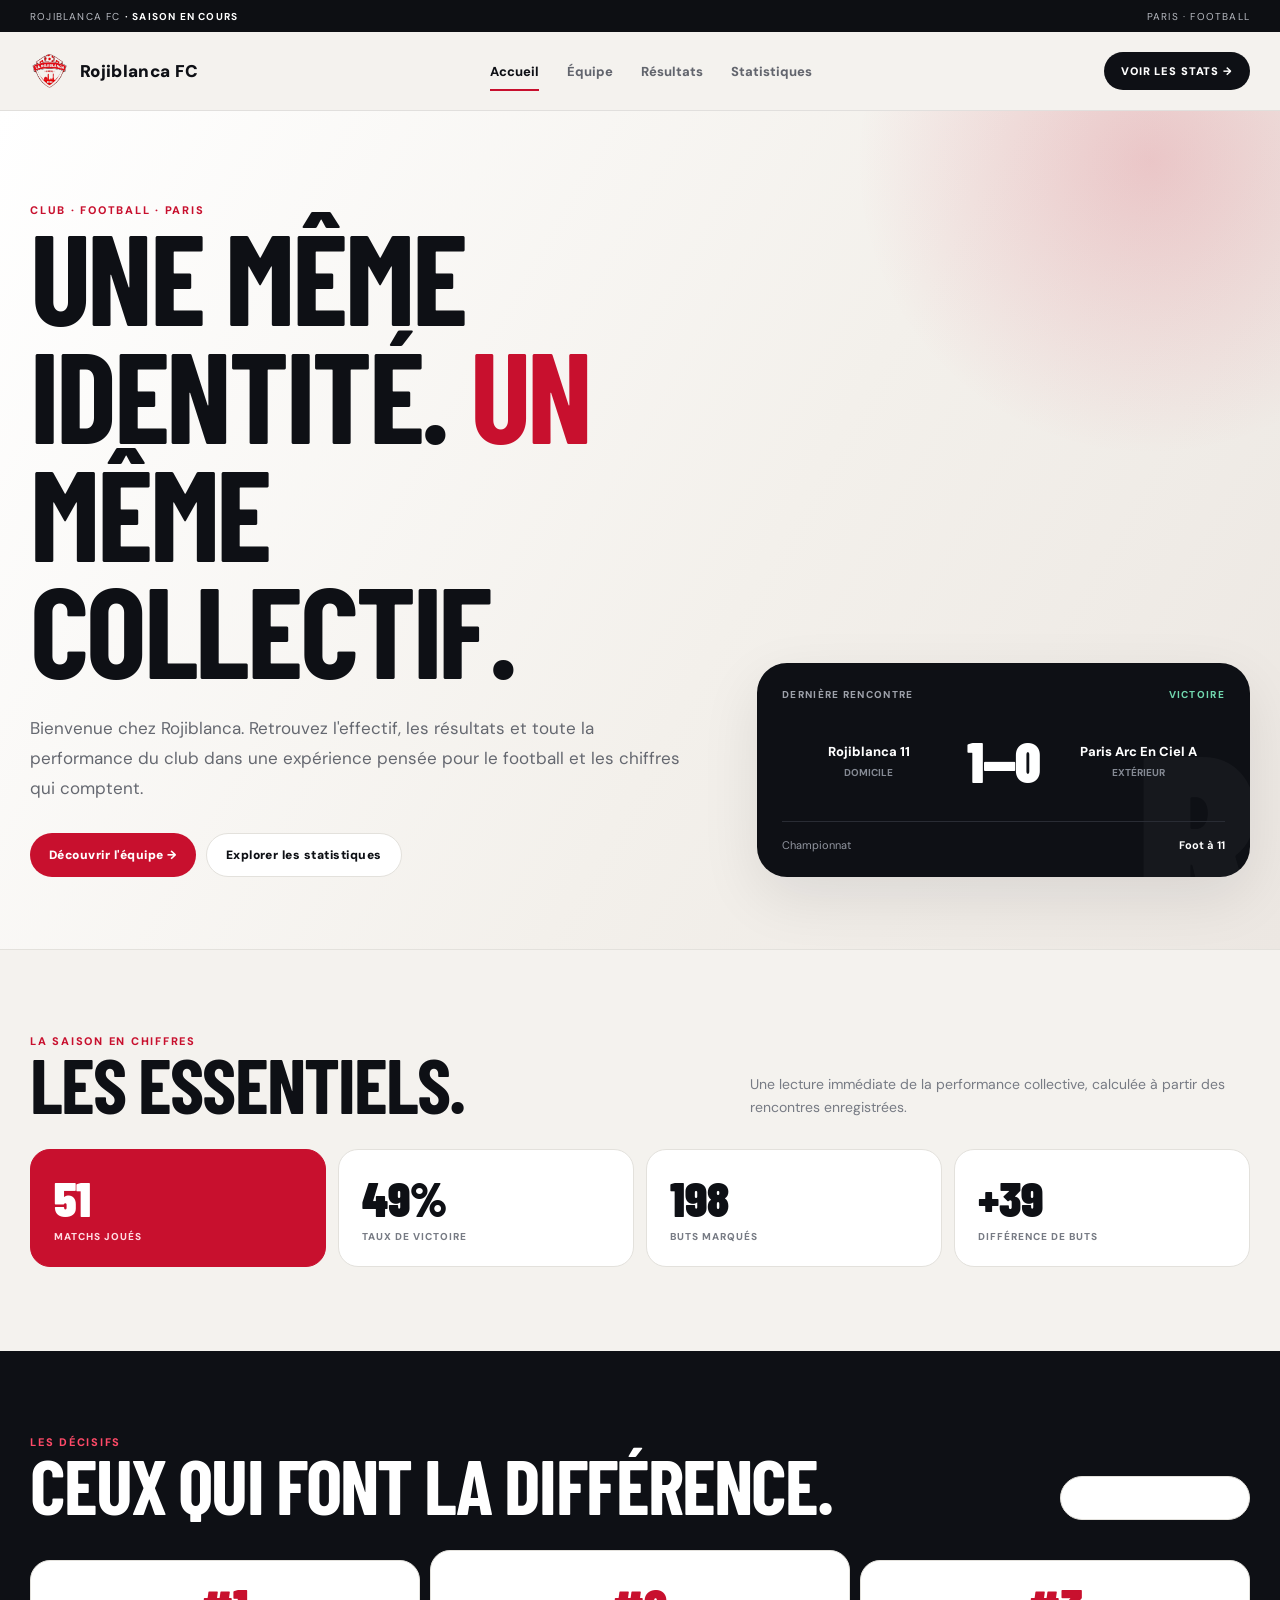
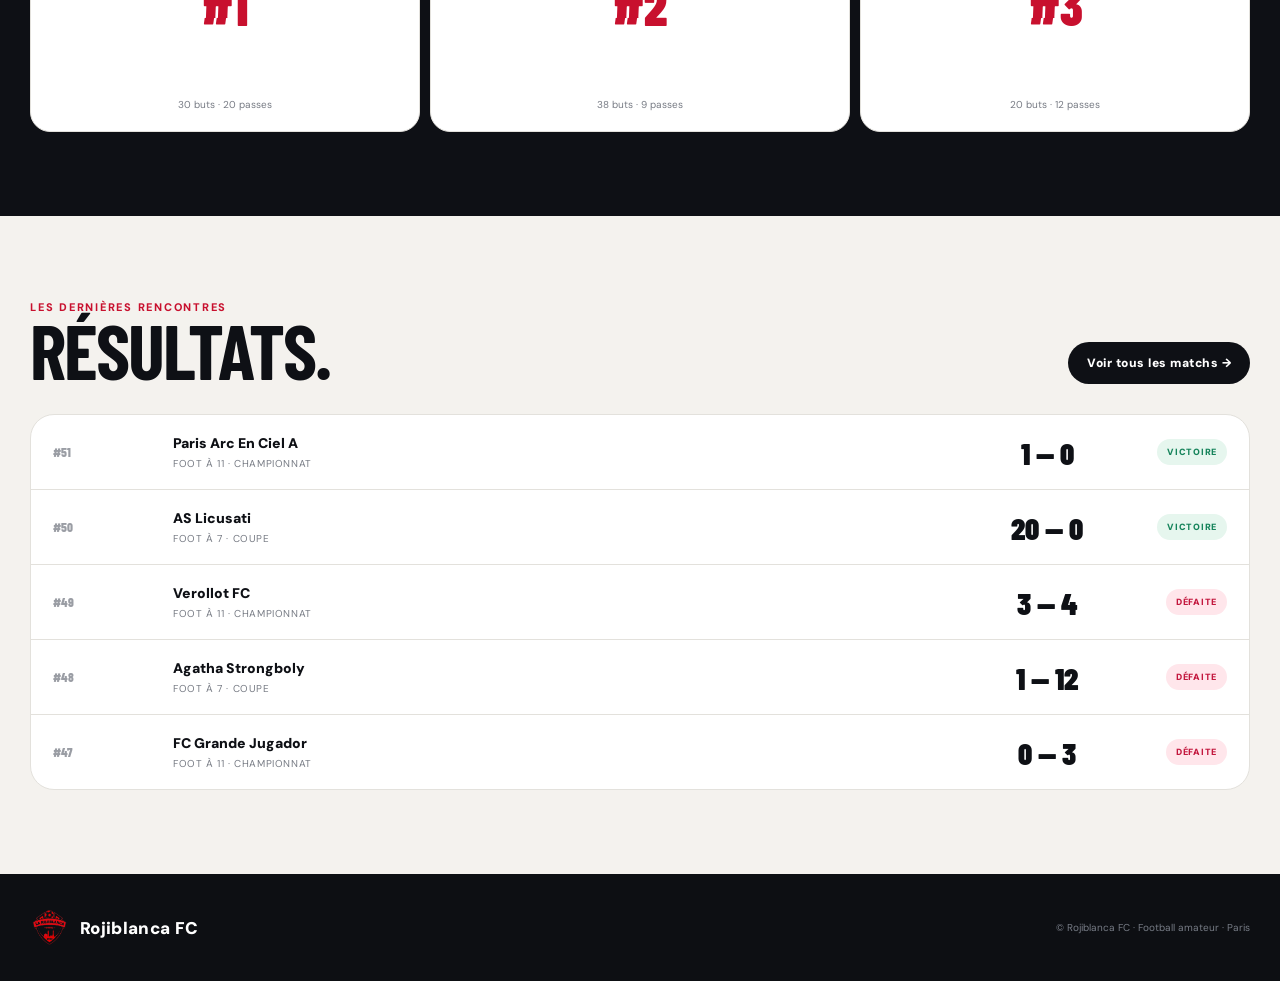
==== commit c5337bb1: "Add files via upload" ====
--- a/index.html
+++ b/index.html
@@ -1,7 +1 @@
-<!doctype html><html lang="fr"><head><meta charset="utf-8"><meta name="viewport" content="width=device-width,initial-scale=1"><title>Rojiblanca — Club de football</title><link rel="stylesheet" href="styles.css"></head><body data-page="home">
-<div class="topbar"><div class="container"><span>Paris · Club de football</span><span>Saison 2026</span></div></div>
-<nav><div class="container navin"><a class="brand" href="index.html"><span class="crest">R</span><span>ROJIBLANCA</span></a><div class="navlinks"><a data-page="home" href="index.html">Accueil</a><a data-page="equipe" href="equipe.html">Équipe</a><a data-page="resultats" href="resultats.html">Résultats</a><a data-page="stats" href="statistiques.html">Statistiques</a></div><a class="navcta" href="equipe.html">LE GROUPE →</a></div></nav>
-<header class="hero"><div class="container hero-grid"><div><div class="eyebrow">Club · Football · Paris</div><h1>Plus qu'un<br><span style="color:var(--red)">club.</span></h1><p class="lead">Rojiblanca, c'est une communauté, deux formats de jeu et une identité rouge & blanche. Découvrez l'équipe, les résultats et les statistiques de la saison.</p><div class="btns"><a class="btn red" href="resultats.html">Voir les résultats</a><a class="btn light" href="statistiques.html">Explorer les stats</a></div></div><div class="hero-card"><div class="eyebrow" style="color:#ff5876">Dernier match</div><div id="home-last"></div><div style="height:1px;background:#2a2b31;margin:22px 0"></div><div id="home-next"></div></div></div></header>
-<section><div class="container"><div class="section-head"><div><div class="eyebrow">La saison en un coup d'œil</div><h2>Les chiffres.</h2></div></div><div class="kpis" id="home-kpis"></div></div></section>
-<section style="padding-top:10px"><div class="container grid3"><div class="card stat-card"><div class="stat-label">Deux formats</div><div class="stat-num">7 / 11</div><div class="stat-sub">Foot à 7 et foot à 11</div></div><div class="card stat-card"><div class="stat-label">Compétitions</div><div class="stat-num">03</div><div class="stat-sub">Amical · Championnat · Coupe</div></div><div class="card stat-card"><div class="stat-label">Effectif</div><div class="stat-num">35</div><div class="stat-sub">Joueurs référencés</div></div></div></section>
-<footer class="footer"><div class="container footerin"><div><div class="brand"><span class="crest">R</span><span>ROJIBLANCA</span></div><small>Football · Paris · 2026</small></div><small>Une identité. Deux équipes. Une même passion.</small></div></footer><script src="app.js"></script></body></html>+<!doctype html><html lang="fr"><head><meta charset="utf-8"><meta name="viewport" content="width=device-width,initial-scale=1"><meta name="theme-color" content="#c8102e"><meta name="description" content="Rojiblanca FC — effectif, résultats et statistiques du club."><title>Accueil · Rojiblanca FC</title><link rel="icon" href="images/favicon.png"><link rel="stylesheet" href="css/site.css"></head><body data-page="home"><div style="padding:40px;text-align:center;color:#777;font-family:Arial">Chargement…</div><script src="js/app.js"></script></body></html>
--- a/css/site.css
+++ b/css/site.css
@@ -0,0 +1,22 @@
+
+@import url('https://fonts.googleapis.com/css2?family=Barlow+Condensed:wght@500;600;700;800;900&family=DM+Sans:wght@400;500;600;700&display=swap');
+:root{--red:#c8102e;--red2:#ef3150;--red-dark:#8e0922;--ink:#0e1015;--ink2:#161920;--paper:#f4f2ee;--white:#fff;--muted:#777b84;--line:#e3e1dc;--green:#16845b;--amber:#b67a00;--blue:#315ad9;--shadow:0 20px 60px rgba(15,16,21,.09);--r:24px;--max:1220px}
+*{box-sizing:border-box}html{scroll-behavior:smooth}body{margin:0;background:var(--paper);color:var(--ink);font-family:"DM Sans",system-ui,sans-serif;-webkit-font-smoothing:antialiased}body.lock{overflow:hidden}a{color:inherit;text-decoration:none}button,select{font:inherit}button{cursor:pointer}img{max-width:100%;display:block}.container{width:min(var(--max),calc(100% - 40px));margin:auto}.eyebrow{font-size:11px;font-weight:800;letter-spacing:.16em;text-transform:uppercase;color:var(--red)}
+h1,h2,h3,.display{font-family:"Barlow Condensed",sans-serif;text-transform:uppercase;letter-spacing:-.025em;line-height:.92;margin:0}h1{font-size:clamp(70px,10vw,138px)}h2{font-size:clamp(48px,6vw,78px)}h3{font-size:28px}.muted{color:var(--muted)}
+.topline{height:32px;background:#0d0f13;color:#b8bbc2;font-size:10px;text-transform:uppercase;letter-spacing:.12em}.topline .container{height:100%;display:flex;align-items:center;justify-content:space-between}.topline strong{color:#fff}.site-header{position:sticky;top:0;z-index:100;background:rgba(244,242,238,.88);backdrop-filter:blur(18px);border-bottom:1px solid rgba(14,16,21,.08)}.nav{height:78px;display:flex;align-items:center;justify-content:space-between;gap:30px}.brand{display:flex;align-items:center;gap:11px;font-weight:900;letter-spacing:.02em}.brand img{width:39px;height:39px;object-fit:contain}.brand-name{font-size:17px}.navlinks{display:flex;align-items:center;gap:28px}.navlinks a{position:relative;font-size:13px;font-weight:800;color:#62656d;padding:30px 0}.navlinks a:after{content:"";position:absolute;left:0;right:0;bottom:19px;height:2px;background:var(--red);transform:scaleX(0);transform-origin:left;transition:.2s}.navlinks a:hover,.navlinks a.active{color:var(--ink)}.navlinks a.active:after{transform:scaleX(1)}.nav-cta{background:var(--ink);color:#fff;border-radius:999px;padding:12px 17px;font-size:11px;font-weight:900;letter-spacing:.08em}.menu-btn{display:none;border:0;background:transparent;width:42px;height:42px}.menu-btn span{display:block;width:22px;height:2px;background:var(--ink);margin:5px auto;border-radius:2px}.mobile-menu{display:none}
+.hero{position:relative;overflow:hidden;background:linear-gradient(120deg,#fff 0%,#f3f0eb 58%,#ece7e2 100%);border-bottom:1px solid var(--line)}.hero:before{content:"";position:absolute;width:620px;height:620px;right:-180px;top:-260px;border-radius:50%;background:radial-gradient(circle,rgba(200,16,46,.18),transparent 67%)}.hero .container{position:relative}.hero-home{padding:92px 0 72px}.hero-grid{display:grid;grid-template-columns:1.15fr .85fr;gap:60px;align-items:end}.hero-copy p{max-width:650px;color:#656870;font-size:17px;line-height:1.75;margin:26px 0 0}.hero-title em{color:var(--red);font-style:normal}.hero-actions{display:flex;gap:10px;flex-wrap:wrap;margin-top:30px}.btn{border:0;border-radius:999px;padding:13px 19px;font-size:12px;font-weight:900;letter-spacing:.04em;display:inline-flex;align-items:center;gap:9px}.btn-red{background:var(--red);color:#fff}.btn-dark{background:var(--ink);color:#fff}.btn-light{background:#fff;border:1px solid var(--line)}
+.hero-match{background:var(--ink);color:#fff;border-radius:30px;padding:25px;box-shadow:var(--shadow);position:relative;overflow:hidden}.hero-match:after{content:"R";position:absolute;right:-10px;bottom:-80px;color:rgba(255,255,255,.035);font:900 250px/1 "Barlow Condensed"}.hero-match>*{position:relative;z-index:1}.match-top{display:flex;justify-content:space-between;align-items:center;color:#9da1aa;font-size:10px;text-transform:uppercase;letter-spacing:.13em;font-weight:800}.match-top .status{color:#71d7ae}.scoreline{display:grid;grid-template-columns:1fr auto 1fr;align-items:center;gap:12px;margin:32px 0}.club{text-align:center;font-weight:800;font-size:13px}.club small{display:block;color:#858a94;font-size:10px;font-weight:700;margin-top:6px}.score{font:900 56px/1 "Barlow Condensed";letter-spacing:-.02em}.hero-match-footer{border-top:1px solid #292c34;padding-top:16px;color:#9296a0;font-size:11px;display:flex;justify-content:space-between}.hero-match-footer strong{color:#fff}
+.section{padding:84px 0}.section-head{display:flex;justify-content:space-between;align-items:end;gap:30px;margin-bottom:30px}.section-head p{max-width:500px;margin:0;color:var(--muted);line-height:1.65;font-size:14px}.section-dark{background:var(--ink);color:#fff}.section-dark .muted{color:#979ba5}.kpis{display:grid;grid-template-columns:repeat(4,1fr);gap:12px}.kpi{background:#fff;border:1px solid var(--line);border-radius:20px;padding:23px}.kpi .num{font:900 49px/1 "Barlow Condensed"}.kpi .label{margin-top:8px;font-size:10px;text-transform:uppercase;letter-spacing:.1em;font-weight:800;color:var(--muted)}.kpi.accent{background:var(--red);border-color:var(--red);color:#fff}.kpi.accent .label{color:#ffdce3}
+.form-row{display:flex;flex-wrap:wrap;gap:8px}.pill{border:1px solid var(--line);background:#fff;border-radius:999px;padding:10px 14px;font-size:11px;font-weight:900;color:#666b73;transition:.18s}.pill:hover{border-color:#b8bbc0}.pill.active{background:var(--ink);color:#fff;border-color:var(--ink)}.filters-block{display:flex;gap:25px;flex-wrap:wrap;align-items:end;margin-bottom:28px}.filter-group label{display:block;font-size:10px;text-transform:uppercase;letter-spacing:.12em;color:var(--muted);font-weight:900;margin-bottom:9px}.select{min-width:180px;padding:12px 38px 12px 14px;border:1px solid var(--line);border-radius:13px;background:#fff;color:var(--ink);font-weight:700;appearance:none;background-image:linear-gradient(45deg,transparent 50%,#777 50%),linear-gradient(135deg,#777 50%,transparent 50%);background-position:calc(100% - 16px) 17px,calc(100% - 11px) 17px;background-size:5px 5px;background-repeat:no-repeat}
+.match-list{background:#fff;border:1px solid var(--line);border-radius:24px;overflow:hidden}.match-row{display:grid;grid-template-columns:100px 1fr 120px 100px;gap:20px;align-items:center;padding:19px 22px;border-bottom:1px solid var(--line)}.match-row:last-child{border-bottom:0}.match-id{font:800 13px "Barlow Condensed";color:#9a9da4}.match-opponent{font-size:14px;font-weight:900}.match-meta{font-size:10px;color:var(--muted);margin-top:5px;text-transform:uppercase;letter-spacing:.06em}.match-score{text-align:center;font:900 31px/1 "Barlow Condensed"}.badge{justify-self:end;border-radius:999px;padding:7px 10px;font-size:9px;font-weight:900;letter-spacing:.08em}.badge.win{background:#e6f6ee;color:var(--green)}.badge.draw{background:#fff3d5;color:var(--amber)}.badge.loss{background:#ffe6eb;color:#c3183e}
+.results-grid{display:grid;grid-template-columns:1fr 1fr;gap:14px}.result-panel{background:#fff;border:1px solid var(--line);border-radius:24px;overflow:hidden}.result-panel-head{padding:18px 20px;border-bottom:1px solid var(--line);display:flex;justify-content:space-between;align-items:center}.result-panel-head strong{font-size:13px}.result-panel-head span{font-size:10px;color:var(--muted);text-transform:uppercase;letter-spacing:.1em}.result-panel .match-row{grid-template-columns:60px 1fr 80px;padding:16px 18px}.result-panel .badge{display:none}
+.player-grid{display:grid;grid-template-columns:repeat(4,1fr);gap:12px}.player-card{background:#fff;border:1px solid var(--line);border-radius:22px;overflow:hidden;position:relative;transition:.2s}.player-card:hover{transform:translateY(-4px);box-shadow:var(--shadow);border-color:#d3d0ca}.player-visual{height:150px;background:linear-gradient(145deg,#24272e,#0f1116);position:relative;overflow:hidden;display:flex;align-items:end;justify-content:center}.player-visual:after{content:"";position:absolute;width:160px;height:160px;border-radius:50%;background:radial-gradient(circle,rgba(200,16,46,.5),transparent 65%);right:-55px;top:-45px}.player-initials{position:relative;z-index:2;font:900 76px/.8 "Barlow Condensed";color:#fff;opacity:.94}.player-number{position:absolute;z-index:3;left:13px;top:12px;color:#fff;font:900 26px/1 "Barlow Condensed"}.player-info{padding:16px}.player-pos{font-size:9px;color:var(--red);font-weight:900;letter-spacing:.14em;text-transform:uppercase}.player-name{font-weight:900;margin-top:5px}.player-mini{margin-top:10px;display:flex;justify-content:space-between;color:var(--muted);font-size:10px}.position-section{margin-top:55px}.position-section:first-child{margin-top:0}
+.stats-grid{display:grid;grid-template-columns:1.05fr .95fr;gap:14px}.panel{background:#fff;border:1px solid var(--line);border-radius:24px;padding:24px}.panel-title{display:flex;justify-content:space-between;align-items:center;margin-bottom:22px}.panel-title h3{font-size:26px}.panel-title span{font-size:10px;text-transform:uppercase;letter-spacing:.1em;color:var(--muted);font-weight:900}.donut-wrap{display:grid;grid-template-columns:190px 1fr;gap:28px;align-items:center}.donut{width:178px;height:178px;border-radius:50%;background:conic-gradient(var(--green) 0 var(--w),#e2ad37 var(--w) var(--wd),#d8425f var(--wd) 100%);position:relative}.donut:after{content:"";position:absolute;inset:28px;border-radius:50%;background:#fff}.donut-center{position:absolute;inset:0;display:grid;place-items:center;text-align:center;z-index:2;font:900 37px/1 "Barlow Condensed"}.donut-center span{display:block;font:700 9px/1.1 "DM Sans";color:var(--muted);text-transform:uppercase;letter-spacing:.08em;margin-top:3px}.legend{display:flex;flex-direction:column;gap:12px}.legend-row{display:flex;justify-content:space-between;align-items:center;font-size:12px}.legend-row .l{display:flex;align-items:center;gap:8px}.dot{width:9px;height:9px;border-radius:50%}.dot.win{background:var(--green)}.dot.draw{background:#e2ad37}.dot.loss{background:#d8425f}.legend-row strong{font-weight:900}.goals-chart{display:grid;grid-template-columns:repeat(2,1fr);gap:12px}.goal-box{border:1px solid var(--line);border-radius:17px;padding:18px}.goal-box .num{font:900 44px/1 "Barlow Condensed"}.goal-box .label{font-size:10px;text-transform:uppercase;letter-spacing:.1em;color:var(--muted);font-weight:900;margin-top:5px}.goal-bar{height:7px;background:#eee;border-radius:999px;overflow:hidden;margin-top:15px}.goal-bar i{display:block;height:100%;background:var(--red);border-radius:999px}
+.podium{display:grid;grid-template-columns:1fr 1.08fr 1fr;gap:10px;align-items:end}.podium-card{background:#fff;border:1px solid var(--line);border-radius:20px;padding:20px;text-align:center}.podium-card:nth-child(2){padding-top:30px}.podium-rank{font:900 50px/1 "Barlow Condensed";color:var(--red)}.podium-total{font:900 31px/1 "Barlow Condensed";margin-top:8px}.podium-card strong{display:block;margin-top:7px;font-size:13px}.podium-card small{display:block;color:var(--muted);font-size:10px;margin-top:4px}
+.table{background:#fff;border:1px solid var(--line);border-radius:24px;overflow:hidden}.table-head,.table-row{display:grid;grid-template-columns:2fr 90px 90px 110px 90px;gap:10px;align-items:center;padding:14px 20px}.table-head{font-size:9px;text-transform:uppercase;letter-spacing:.1em;color:var(--muted);font-weight:900;background:#faf9f6}.table-row{border-top:1px solid var(--line);font-size:12px}.table-row:hover{background:#faf9f6}.player-cell{display:flex;align-items:center;gap:10px;font-weight:900}.avatar{width:36px;height:36px;border-radius:11px;background:#17191f;color:#fff;display:grid;place-items:center;font:800 15px "Barlow Condensed"}.rank-num{font:900 20px "Barlow Condensed"}.right{text-align:right}
+.player-hero{background:var(--ink);color:#fff;position:relative;overflow:hidden;padding:65px 0}.player-hero:before{content:"";position:absolute;width:680px;height:680px;right:-220px;top:-300px;background:radial-gradient(circle,rgba(200,16,46,.52),transparent 66%)}.player-hero .container{position:relative;z-index:1}.profile{display:grid;grid-template-columns:160px 1fr;gap:26px;align-items:end}.profile-avatar{height:180px;border-radius:28px;background:linear-gradient(145deg,#30333b,#111318);display:grid;place-items:center;font:900 80px/1 "Barlow Condensed";border:1px solid rgba(255,255,255,.08)}.profile h1{font-size:clamp(60px,8vw,110px)}.profile-meta{display:flex;gap:10px;flex-wrap:wrap;margin-top:14px}.tag-dark{border:1px solid rgba(255,255,255,.12);border-radius:999px;padding:7px 10px;color:#aeb2bc;font-size:9px;text-transform:uppercase;letter-spacing:.1em;font-weight:900}.player-stat-grid{display:grid;grid-template-columns:repeat(4,1fr);gap:12px}.player-stat-grid .kpi{min-height:120px}.rank-grid{display:grid;grid-template-columns:repeat(3,1fr);gap:12px}.rank-card{background:#fff;border:1px solid var(--line);border-radius:20px;padding:22px}.rank-card .rank{font:900 55px/1 "Barlow Condensed";color:var(--red)}.rank-card .label{font-size:10px;color:var(--muted);text-transform:uppercase;letter-spacing:.1em;font-weight:900;margin-top:7px}.rank-card .sub{font-size:11px;color:var(--muted);margin-top:7px}
+.page-hero{padding:68px 0 55px;background:linear-gradient(120deg,#fff,#efebe6);border-bottom:1px solid var(--line)}.page-hero p{max-width:650px;color:var(--muted);line-height:1.7;margin:18px 0 0;font-size:15px}.page-hero .eyebrow{margin-bottom:13px}.empty{padding:35px;text-align:center;color:var(--muted);font-size:13px}.footer{background:#0d0f13;color:#fff;padding:34px 0}.footer-grid{display:flex;justify-content:space-between;align-items:center;gap:20px}.footer small{color:#777c86;font-size:10px}.footer .brand-name{color:#fff}
+.fade{animation:fade .5s ease both}@keyframes fade{from{opacity:0;transform:translateY(10px)}to{opacity:1;transform:none}}
+@media(max-width:1000px){.hero-grid{grid-template-columns:1fr}.player-grid{grid-template-columns:repeat(3,1fr)}.kpis,.player-stat-grid{grid-template-columns:repeat(2,1fr)}.stats-grid{grid-template-columns:1fr}.navlinks{gap:18px}.nav-cta{display:none}}
+@media(max-width:720px){.container{width:min(var(--max),calc(100% - 24px))}.topline{display:none}.nav{height:66px}.navlinks,.nav-cta{display:none}.menu-btn{display:block}.mobile-menu{position:fixed;inset:66px 0 auto;background:rgba(244,242,238,.98);backdrop-filter:blur(20px);border-bottom:1px solid var(--line);padding:16px 12px;z-index:99}.mobile-menu.open{display:block}.mobile-menu a{display:block;padding:16px 12px;border-bottom:1px solid var(--line);font-weight:900;font-size:14px}.hero-home{padding:58px 0}.hero-grid{gap:34px}.hero-copy p{font-size:15px}.scoreline{margin:25px 0}.score{font-size:48px}.section{padding:58px 0}.section-head{display:block}.section-head p{margin-top:12px}.kpis,.player-stat-grid{grid-template-columns:1fr 1fr}.results-grid,.podium,.rank-grid{grid-template-columns:1fr}.player-grid{grid-template-columns:1fr 1fr}.player-visual{height:125px}.donut-wrap{grid-template-columns:1fr;justify-items:center}.match-row{grid-template-columns:55px 1fr 75px;padding:16px}.match-row .badge{display:none}.result-panel .match-row{grid-template-columns:45px 1fr 70px}.profile{grid-template-columns:90px 1fr;gap:15px}.profile-avatar{height:110px;border-radius:20px;font-size:48px}.profile h1{font-size:49px}.table-head{display:none}.table-row{grid-template-columns:1fr 65px;padding:13px 15px}.table-row>*:nth-child(n+3){display:none}.filters-block{display:block}.filter-group{margin-bottom:14px}.select{width:100%}.page-hero{padding:50px 0 40px}.page-hero h1{font-size:64px}}
+@media(max-width:430px){.player-grid{gap:8px}.player-info{padding:12px}.player-name{font-size:12px}.player-visual{height:108px}.player-number{font-size:21px}.player-initials{font-size:55px}.kpis{gap:8px}.kpi{padding:17px}.kpi .num{font-size:39px}.hero-match{padding:20px}.hero-match-footer{font-size:9px}}
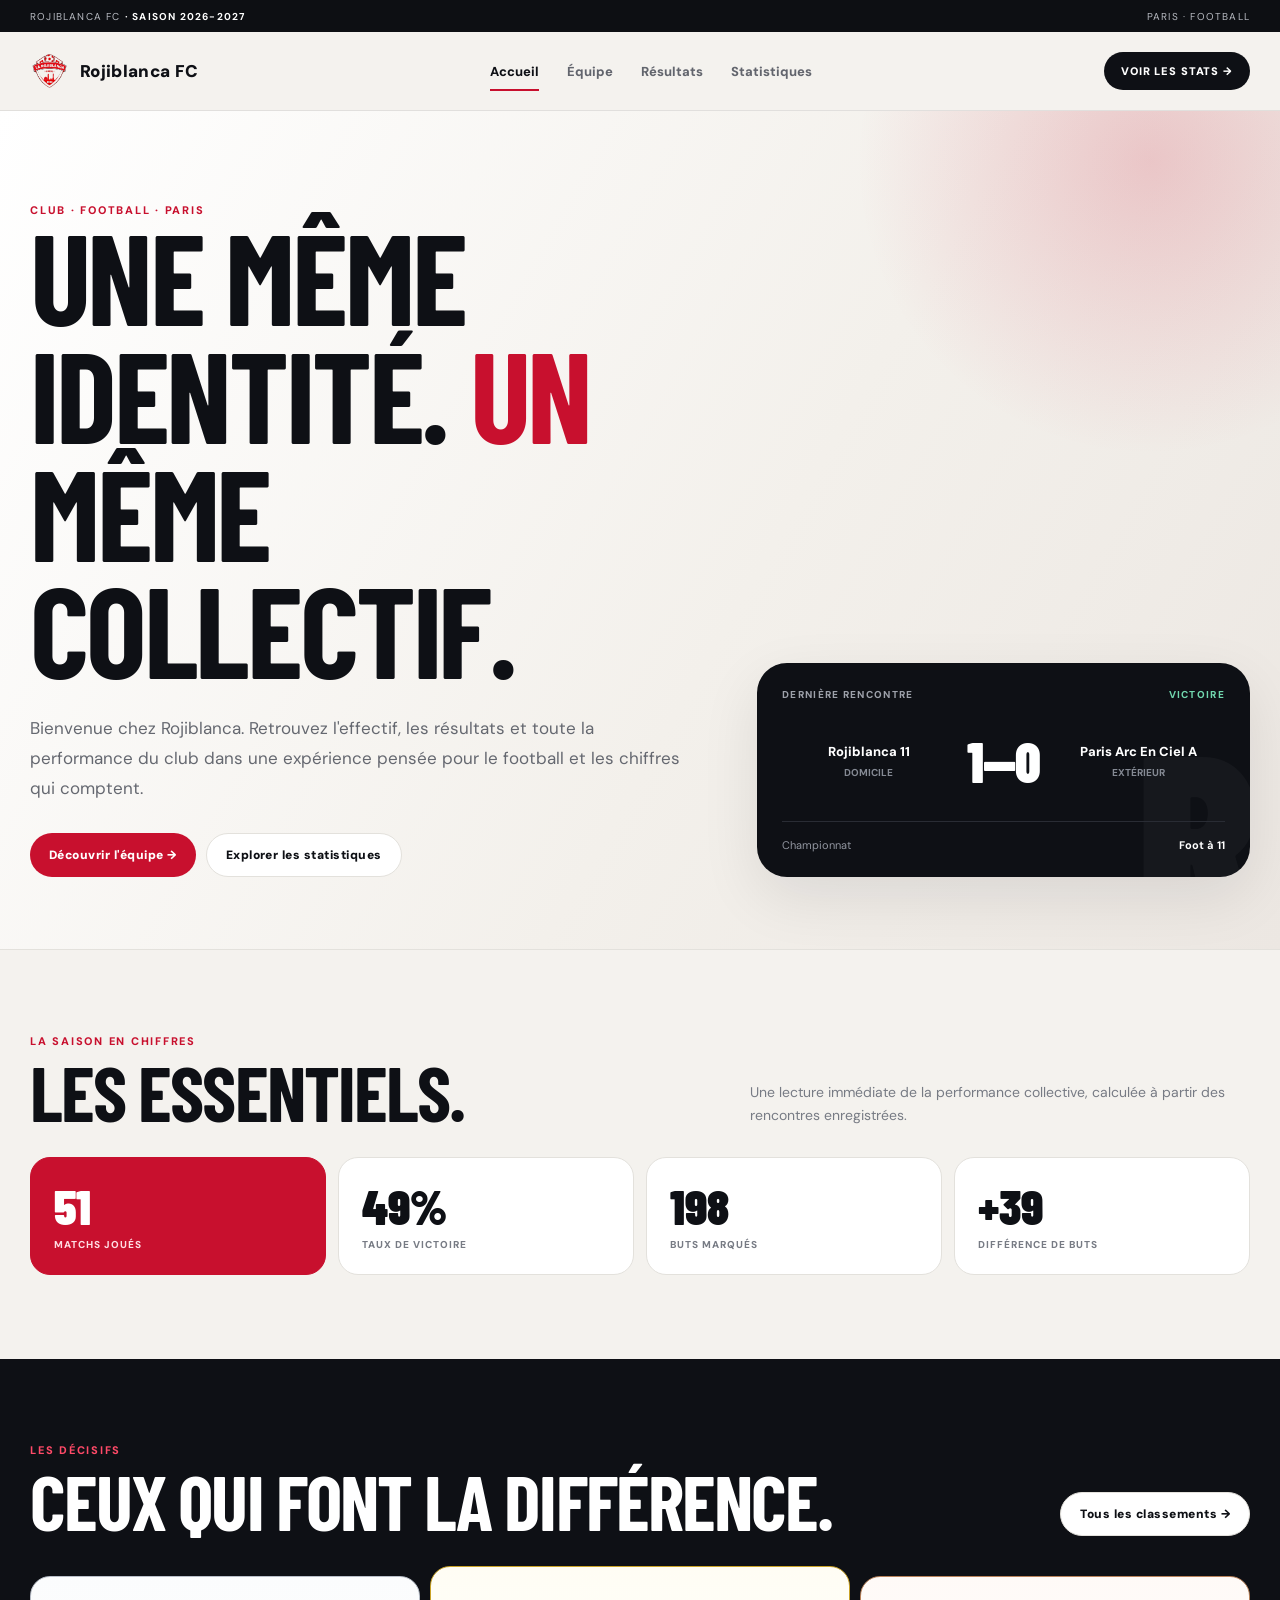
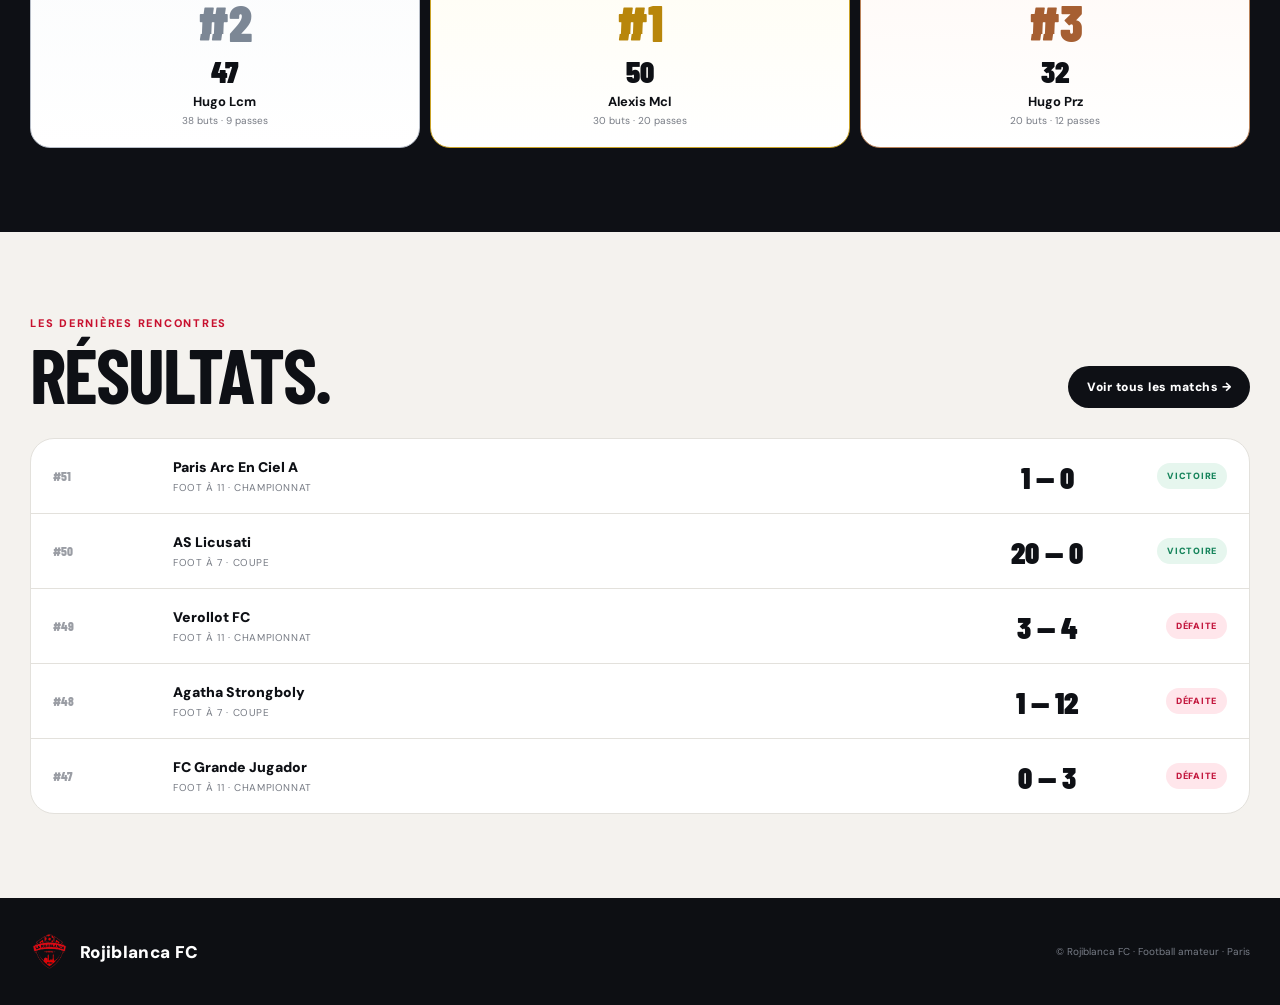
==== commit e4031eed: "Add files via upload" ====
--- a/index.html
+++ b/index.html
@@ -1 +1 @@
-<!doctype html><html lang="fr"><head><meta charset="utf-8"><meta name="viewport" content="width=device-width,initial-scale=1"><meta name="theme-color" content="#c8102e"><meta name="description" content="Rojiblanca FC — effectif, résultats et statistiques du club."><title>Accueil · Rojiblanca FC</title><link rel="icon" href="images/favicon.png"><link rel="stylesheet" href="css/site.css"></head><body data-page="home"><div style="padding:40px;text-align:center;color:#777;font-family:Arial">Chargement…</div><script src="js/app.js"></script></body></html>+<!doctype html><html lang="fr"><head><meta charset="utf-8"><meta name="viewport" content="width=device-width,initial-scale=1"><meta name="theme-color" content="#c8102e"><meta name="description" content="Rojiblanca FC — effectif, résultats et statistiques du club."><title>Accueil · Rojiblanca FC</title><link rel="icon" type="image/png" sizes="512x512" href="images/favicon-512.png"><link rel="icon" type="image/png" sizes="32x32" href="images/favicon.png"><link rel="apple-touch-icon" sizes="180x180" href="images/apple-touch-icon.png"><link rel="manifest" href="site.webmanifest"><link rel="stylesheet" href="css/site.css"></head><body data-page="home"><div style="padding:40px;text-align:center;color:#777;font-family:Arial">Chargement…</div><script src="js/app.js"></script></body></html>
--- a/css/site.css
+++ b/css/site.css
@@ -10,7 +10,7 @@
 .form-row{display:flex;flex-wrap:wrap;gap:8px}.pill{border:1px solid var(--line);background:#fff;border-radius:999px;padding:10px 14px;font-size:11px;font-weight:900;color:#666b73;transition:.18s}.pill:hover{border-color:#b8bbc0}.pill.active{background:var(--ink);color:#fff;border-color:var(--ink)}.filters-block{display:flex;gap:25px;flex-wrap:wrap;align-items:end;margin-bottom:28px}.filter-group label{display:block;font-size:10px;text-transform:uppercase;letter-spacing:.12em;color:var(--muted);font-weight:900;margin-bottom:9px}.select{min-width:180px;padding:12px 38px 12px 14px;border:1px solid var(--line);border-radius:13px;background:#fff;color:var(--ink);font-weight:700;appearance:none;background-image:linear-gradient(45deg,transparent 50%,#777 50%),linear-gradient(135deg,#777 50%,transparent 50%);background-position:calc(100% - 16px) 17px,calc(100% - 11px) 17px;background-size:5px 5px;background-repeat:no-repeat}
 .match-list{background:#fff;border:1px solid var(--line);border-radius:24px;overflow:hidden}.match-row{display:grid;grid-template-columns:100px 1fr 120px 100px;gap:20px;align-items:center;padding:19px 22px;border-bottom:1px solid var(--line)}.match-row:last-child{border-bottom:0}.match-id{font:800 13px "Barlow Condensed";color:#9a9da4}.match-opponent{font-size:14px;font-weight:900}.match-meta{font-size:10px;color:var(--muted);margin-top:5px;text-transform:uppercase;letter-spacing:.06em}.match-score{text-align:center;font:900 31px/1 "Barlow Condensed"}.badge{justify-self:end;border-radius:999px;padding:7px 10px;font-size:9px;font-weight:900;letter-spacing:.08em}.badge.win{background:#e6f6ee;color:var(--green)}.badge.draw{background:#fff3d5;color:var(--amber)}.badge.loss{background:#ffe6eb;color:#c3183e}
 .results-grid{display:grid;grid-template-columns:1fr 1fr;gap:14px}.result-panel{background:#fff;border:1px solid var(--line);border-radius:24px;overflow:hidden}.result-panel-head{padding:18px 20px;border-bottom:1px solid var(--line);display:flex;justify-content:space-between;align-items:center}.result-panel-head strong{font-size:13px}.result-panel-head span{font-size:10px;color:var(--muted);text-transform:uppercase;letter-spacing:.1em}.result-panel .match-row{grid-template-columns:60px 1fr 80px;padding:16px 18px}.result-panel .badge{display:none}
-.player-grid{display:grid;grid-template-columns:repeat(4,1fr);gap:12px}.player-card{background:#fff;border:1px solid var(--line);border-radius:22px;overflow:hidden;position:relative;transition:.2s}.player-card:hover{transform:translateY(-4px);box-shadow:var(--shadow);border-color:#d3d0ca}.player-visual{height:150px;background:linear-gradient(145deg,#24272e,#0f1116);position:relative;overflow:hidden;display:flex;align-items:end;justify-content:center}.player-visual:after{content:"";position:absolute;width:160px;height:160px;border-radius:50%;background:radial-gradient(circle,rgba(200,16,46,.5),transparent 65%);right:-55px;top:-45px}.player-initials{position:relative;z-index:2;font:900 76px/.8 "Barlow Condensed";color:#fff;opacity:.94}.player-number{position:absolute;z-index:3;left:13px;top:12px;color:#fff;font:900 26px/1 "Barlow Condensed"}.player-info{padding:16px}.player-pos{font-size:9px;color:var(--red);font-weight:900;letter-spacing:.14em;text-transform:uppercase}.player-name{font-weight:900;margin-top:5px}.player-mini{margin-top:10px;display:flex;justify-content:space-between;color:var(--muted);font-size:10px}.position-section{margin-top:55px}.position-section:first-child{margin-top:0}
+.player-grid{display:grid;grid-template-columns:repeat(4,1fr);gap:12px}.player-card{background:#fff;border:1px solid var(--line);border-radius:22px;overflow:hidden;position:relative;transition:.2s}.player-card:hover{transform:translateY(-4px);box-shadow:var(--shadow);border-color:#d3d0ca}.player-visual{height:150px;background:linear-gradient(145deg,#24272e,#0f1116);position:relative;overflow:hidden;display:flex;align-items:end;justify-content:center}.player-visual:after{content:"";position:absolute;width:160px;height:160px;border-radius:50%;background:radial-gradient(circle,rgba(200,16,46,.5),transparent 65%);right:-55px;top:-45px}.player-initials{position:relative;z-index:2;font:900 76px/.8 "Barlow Condensed";color:#fff;opacity:.94}.player-number{position:absolute;z-index:3;left:13px;top:12px;color:#fff;font:900 26px/1 "Barlow Condensed"}.player-info{padding:16px}.player-pos{font-size:9px;color:var(--red);font-weight:900;letter-spacing:.14em;text-transform:uppercase}.player-name{font-weight:900;margin-top:5px}.player-mini{margin-top:10px;display:flex;justify-content:space-between;color:var(--muted);font-size:10px}.position-section{margin-top:55px}.position-section:first-child{margin-top:-18px}
 .stats-grid{display:grid;grid-template-columns:1.05fr .95fr;gap:14px}.panel{background:#fff;border:1px solid var(--line);border-radius:24px;padding:24px}.panel-title{display:flex;justify-content:space-between;align-items:center;margin-bottom:22px}.panel-title h3{font-size:26px}.panel-title span{font-size:10px;text-transform:uppercase;letter-spacing:.1em;color:var(--muted);font-weight:900}.donut-wrap{display:grid;grid-template-columns:190px 1fr;gap:28px;align-items:center}.donut{width:178px;height:178px;border-radius:50%;background:conic-gradient(var(--green) 0 var(--w),#e2ad37 var(--w) var(--wd),#d8425f var(--wd) 100%);position:relative}.donut:after{content:"";position:absolute;inset:28px;border-radius:50%;background:#fff}.donut-center{position:absolute;inset:0;display:grid;place-items:center;text-align:center;z-index:2;font:900 37px/1 "Barlow Condensed"}.donut-center span{display:block;font:700 9px/1.1 "DM Sans";color:var(--muted);text-transform:uppercase;letter-spacing:.08em;margin-top:3px}.legend{display:flex;flex-direction:column;gap:12px}.legend-row{display:flex;justify-content:space-between;align-items:center;font-size:12px}.legend-row .l{display:flex;align-items:center;gap:8px}.dot{width:9px;height:9px;border-radius:50%}.dot.win{background:var(--green)}.dot.draw{background:#e2ad37}.dot.loss{background:#d8425f}.legend-row strong{font-weight:900}.goals-chart{display:grid;grid-template-columns:repeat(2,1fr);gap:12px}.goal-box{border:1px solid var(--line);border-radius:17px;padding:18px}.goal-box .num{font:900 44px/1 "Barlow Condensed"}.goal-box .label{font-size:10px;text-transform:uppercase;letter-spacing:.1em;color:var(--muted);font-weight:900;margin-top:5px}.goal-bar{height:7px;background:#eee;border-radius:999px;overflow:hidden;margin-top:15px}.goal-bar i{display:block;height:100%;background:var(--red);border-radius:999px}
 .podium{display:grid;grid-template-columns:1fr 1.08fr 1fr;gap:10px;align-items:end}.podium-card{background:#fff;border:1px solid var(--line);border-radius:20px;padding:20px;text-align:center}.podium-card:nth-child(2){padding-top:30px}.podium-rank{font:900 50px/1 "Barlow Condensed";color:var(--red)}.podium-total{font:900 31px/1 "Barlow Condensed";margin-top:8px}.podium-card strong{display:block;margin-top:7px;font-size:13px}.podium-card small{display:block;color:var(--muted);font-size:10px;margin-top:4px}
 .table{background:#fff;border:1px solid var(--line);border-radius:24px;overflow:hidden}.table-head,.table-row{display:grid;grid-template-columns:2fr 90px 90px 110px 90px;gap:10px;align-items:center;padding:14px 20px}.table-head{font-size:9px;text-transform:uppercase;letter-spacing:.1em;color:var(--muted);font-weight:900;background:#faf9f6}.table-row{border-top:1px solid var(--line);font-size:12px}.table-row:hover{background:#faf9f6}.player-cell{display:flex;align-items:center;gap:10px;font-weight:900}.avatar{width:36px;height:36px;border-radius:11px;background:#17191f;color:#fff;display:grid;place-items:center;font:800 15px "Barlow Condensed"}.rank-num{font:900 20px "Barlow Condensed"}.right{text-align:right}
@@ -18,5 +18,19 @@
 .page-hero{padding:68px 0 55px;background:linear-gradient(120deg,#fff,#efebe6);border-bottom:1px solid var(--line)}.page-hero p{max-width:650px;color:var(--muted);line-height:1.7;margin:18px 0 0;font-size:15px}.page-hero .eyebrow{margin-bottom:13px}.empty{padding:35px;text-align:center;color:var(--muted);font-size:13px}.footer{background:#0d0f13;color:#fff;padding:34px 0}.footer-grid{display:flex;justify-content:space-between;align-items:center;gap:20px}.footer small{color:#777c86;font-size:10px}.footer .brand-name{color:#fff}
 .fade{animation:fade .5s ease both}@keyframes fade{from{opacity:0;transform:translateY(10px)}to{opacity:1;transform:none}}
 @media(max-width:1000px){.hero-grid{grid-template-columns:1fr}.player-grid{grid-template-columns:repeat(3,1fr)}.kpis,.player-stat-grid{grid-template-columns:repeat(2,1fr)}.stats-grid{grid-template-columns:1fr}.navlinks{gap:18px}.nav-cta{display:none}}
-@media(max-width:720px){.container{width:min(var(--max),calc(100% - 24px))}.topline{display:none}.nav{height:66px}.navlinks,.nav-cta{display:none}.menu-btn{display:block}.mobile-menu{position:fixed;inset:66px 0 auto;background:rgba(244,242,238,.98);backdrop-filter:blur(20px);border-bottom:1px solid var(--line);padding:16px 12px;z-index:99}.mobile-menu.open{display:block}.mobile-menu a{display:block;padding:16px 12px;border-bottom:1px solid var(--line);font-weight:900;font-size:14px}.hero-home{padding:58px 0}.hero-grid{gap:34px}.hero-copy p{font-size:15px}.scoreline{margin:25px 0}.score{font-size:48px}.section{padding:58px 0}.section-head{display:block}.section-head p{margin-top:12px}.kpis,.player-stat-grid{grid-template-columns:1fr 1fr}.results-grid,.podium,.rank-grid{grid-template-columns:1fr}.player-grid{grid-template-columns:1fr 1fr}.player-visual{height:125px}.donut-wrap{grid-template-columns:1fr;justify-items:center}.match-row{grid-template-columns:55px 1fr 75px;padding:16px}.match-row .badge{display:none}.result-panel .match-row{grid-template-columns:45px 1fr 70px}.profile{grid-template-columns:90px 1fr;gap:15px}.profile-avatar{height:110px;border-radius:20px;font-size:48px}.profile h1{font-size:49px}.table-head{display:none}.table-row{grid-template-columns:1fr 65px;padding:13px 15px}.table-row>*:nth-child(n+3){display:none}.filters-block{display:block}.filter-group{margin-bottom:14px}.select{width:100%}.page-hero{padding:50px 0 40px}.page-hero h1{font-size:64px}}
+@media(max-width:720px){.container{width:min(var(--max),calc(100% - 24px))}.topline{display:none}.nav{height:66px}.navlinks,.nav-cta{display:none}.menu-btn{display:block}.mobile-menu{position:fixed;inset:66px 0 auto;background:rgba(244,242,238,.98);backdrop-filter:blur(20px);border-bottom:1px solid var(--line);padding:16px 12px;z-index:99}.mobile-menu.open{display:block}.mobile-menu a{display:block;padding:16px 12px;border-bottom:1px solid var(--line);font-weight:900;font-size:14px}.mobile-menu a.active{color:var(--red)}.hero-home{padding:58px 0}.hero-grid{gap:34px}.hero-copy p{font-size:15px}.scoreline{margin:25px 0}.score{font-size:48px}.section{padding:58px 0}.section-head{display:block}.section-head p{margin-top:12px}.kpis,.player-stat-grid{grid-template-columns:1fr 1fr}.results-grid,.podium,.rank-grid{grid-template-columns:1fr}.player-grid{grid-template-columns:1fr 1fr}.player-visual{height:125px}.donut-wrap{grid-template-columns:1fr;justify-items:center}.match-row{grid-template-columns:55px 1fr 75px;padding:16px}.match-row .badge{display:none}.result-panel .match-row{grid-template-columns:45px 1fr 70px}.profile{grid-template-columns:90px 1fr;gap:15px}.profile-avatar{height:110px;border-radius:20px;font-size:48px}.profile h1{font-size:49px}.table-head{display:none}.table-row{grid-template-columns:1fr 65px;padding:13px 15px}.table-row>*:nth-child(n+3){display:none}.filters-block{display:block}.filter-group{margin-bottom:14px}.select{width:100%}.page-hero{padding:50px 0 40px}.page-hero h1{font-size:64px}.section-head .btn{margin-top:16px}.podium-card.rank-1{order:1}.podium-card.rank-2{order:2}.podium-card.rank-3{order:3}.match-score{padding:6px 8px;border-radius:999px;font-size:27px}.match-score.win{background:#e6f6ee;color:var(--green)}.match-score.draw{background:#fff3d5;color:var(--amber)}.match-score.loss{background:#ffe6eb;color:#c3183e}}
 @media(max-width:430px){.player-grid{gap:8px}.player-info{padding:12px}.player-name{font-size:12px}.player-visual{height:108px}.player-number{font-size:21px}.player-initials{font-size:55px}.kpis{gap:8px}.kpi{padding:17px}.kpi .num{font-size:39px}.hero-match{padding:20px}.hero-match-footer{font-size:9px}}
+
+/* Corrections de la refonte 2026-2027 */
+.section-dark .btn-light{color:var(--ink)}
+.section-dark .podium-card{color:var(--ink)}
+.section-head .eyebrow{margin-bottom:8px}
+.position-section .position-title{font-size:28px;font-weight:900;letter-spacing:.12em;text-transform:uppercase;color:var(--red)}
+.position-section .player-count{font-family:"Barlow Condensed",sans-serif;font-size:15px;line-height:1.05;text-transform:uppercase;letter-spacing:.04em;color:var(--muted);font-weight:700;margin-top:5px}
+.position-section .section-head{margin-bottom:24px}
+.podium-card.rank-1{border-color:#c9a227;background:linear-gradient(180deg,#fffdf4,#fff)}
+.podium-card.rank-2{border-color:#b8bec8;background:linear-gradient(180deg,#fbfcfd,#fff)}
+.podium-card.rank-3{border-color:#b9825a;background:linear-gradient(180deg,#fffaf7,#fff)}
+.podium-card.rank-1 .podium-rank{color:#b8860b}
+.podium-card.rank-2 .podium-rank{color:#7c8795}
+.podium-card.rank-3 .podium-rank{color:#a65f32}
